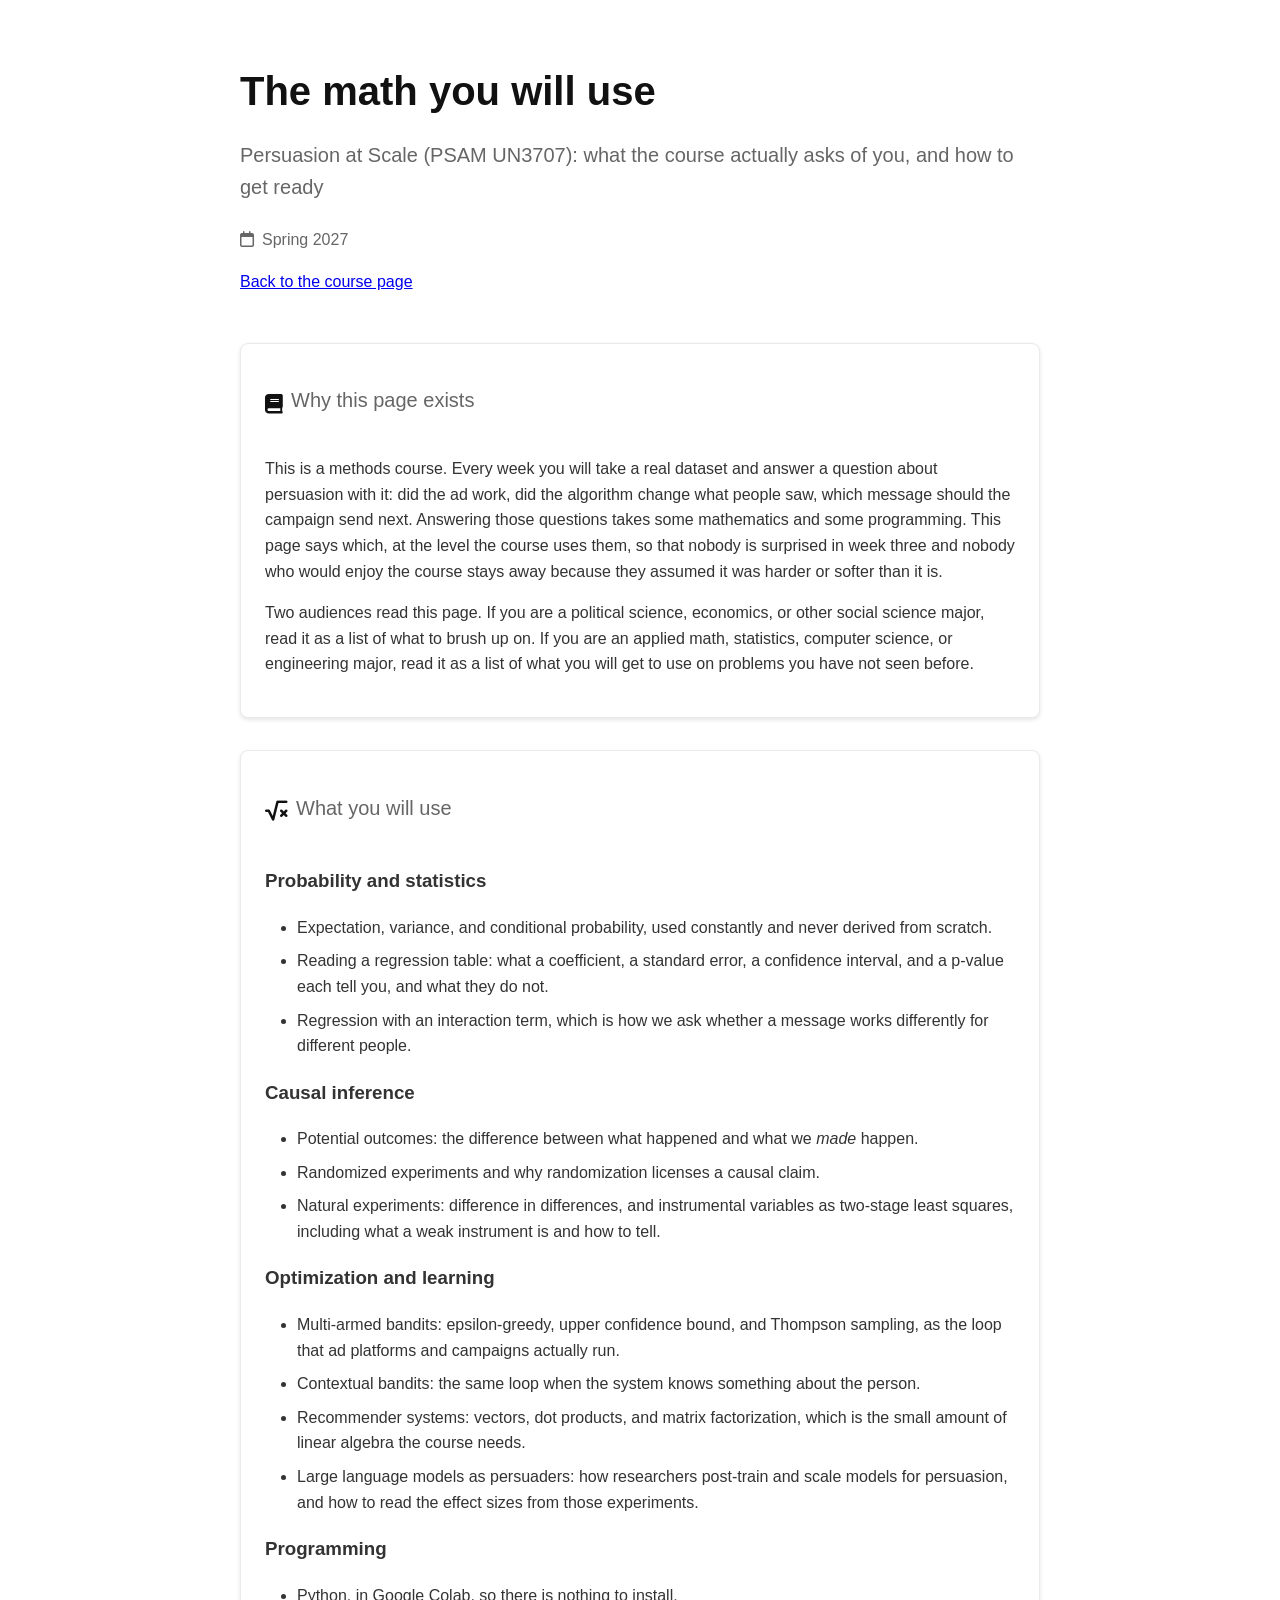
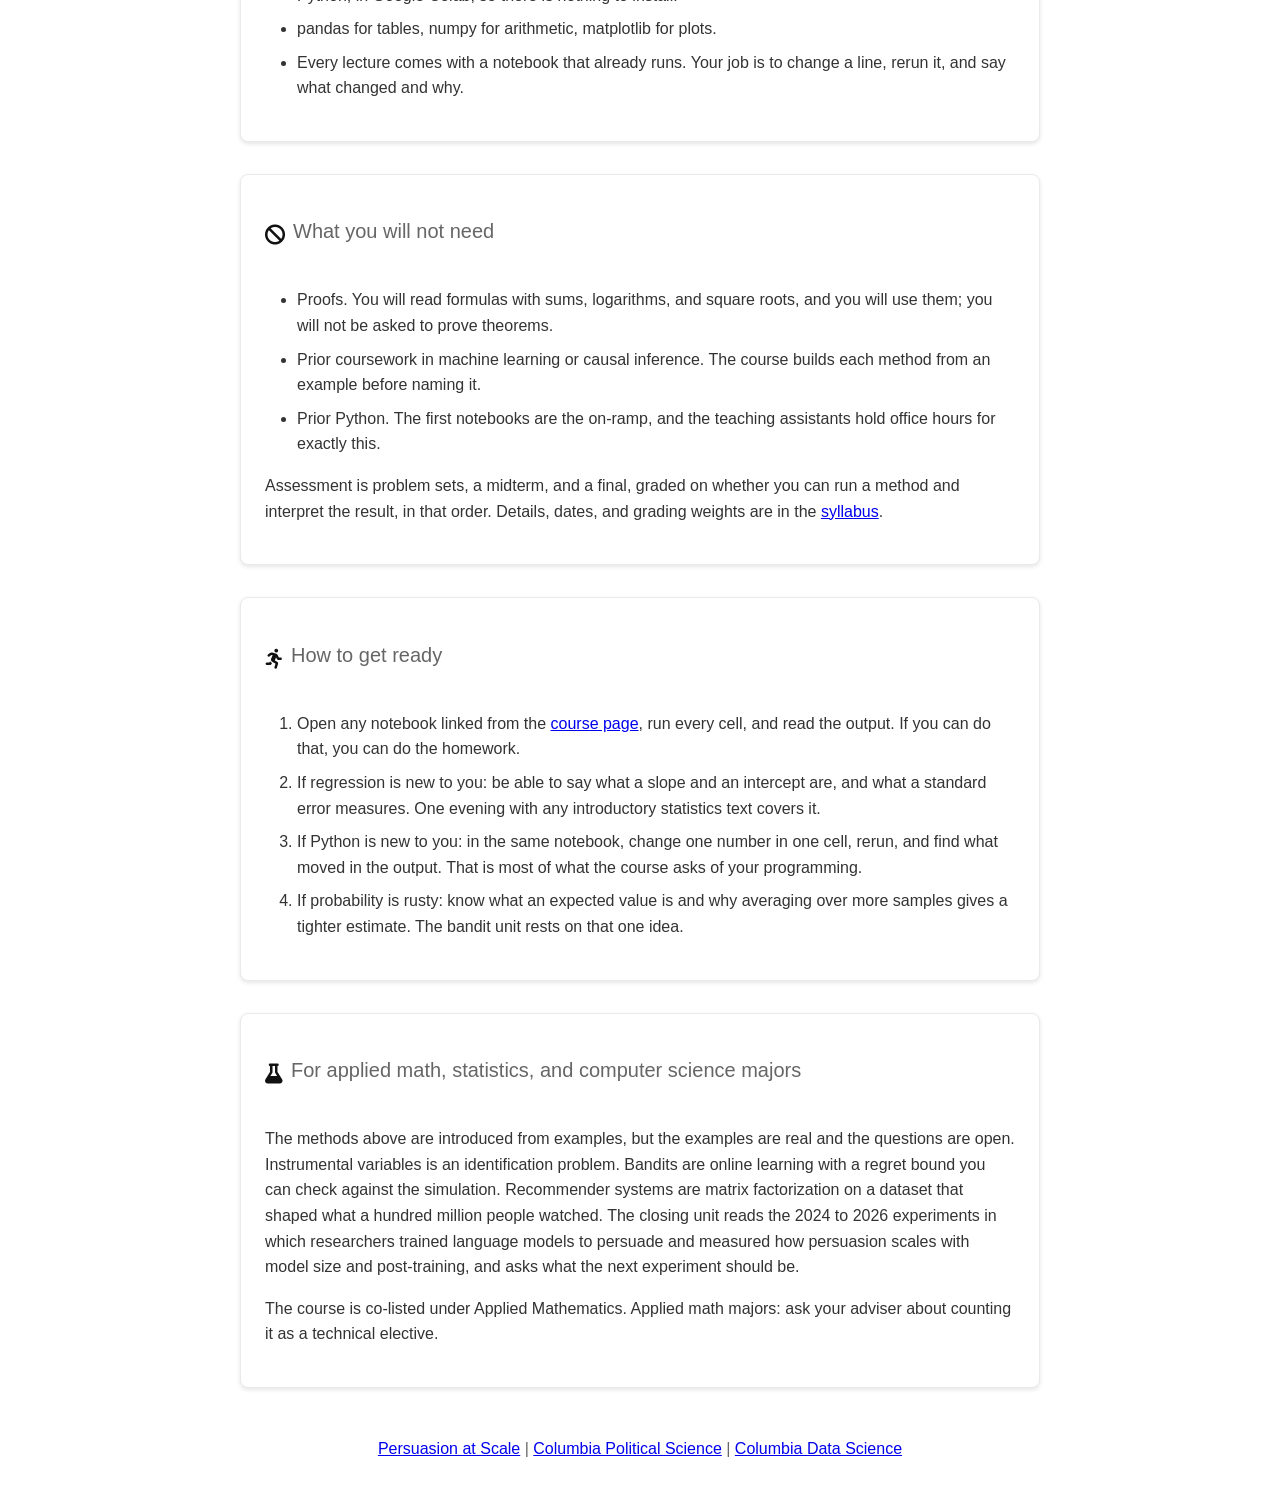
==== math.html @ 32b2164b "Add "The math you will use" page and link it from the course page math.html has five sections:  - wh" ====
<!DOCTYPE html>
<html lang="en">
<head>
    <link rel="stylesheet" href="styles.css">
    <meta charset="utf-8">
    <meta name="viewport" content="width=device-width, initial-scale=1">
    <meta name="description" content="What mathematics and programming Persuasion at Scale (PSAM UN3707) actually uses, and how to get ready before the first class." />
    <meta name="keywords" content="persuasion, bandits, MAB, contextual bandits, P-values, backtesting, data science, political science, Columbia University, RCTs, causal inference, machine learning, media analysis, PSAM3707, Eunji Kim, Chris Wiggins, P@S, P@S@CU">
    <meta name="twitter:card" content="summary_large_image">
   <meta property="og:title" content="Persuasion at Scale | Columbia University">
    <meta property="og:description" content="A cross-disciplinary course at Columbia University exploring persuasion through data science and political science.">
    <meta property="og:image" content="images/persuasion_banner.webp">
    <meta property="og:url" content="https://persuasion-at-scale.github.io/math.html">

    <meta property="og:type" content="website">
    <meta property="og:site_name" content="Columbia University">
    <meta name="twitter:site" content="@Columbia">

    <!-- Add preload for critical assets -->
    <link rel="preload" href="images/persuasion_banner.webp" as="image">
    <link rel="preload" href="images/ek.webp" as="image">
    <link rel="preload" href="images/cw.webp" as="image">

    <!-- Add to Font Awesome link -->
    <link rel="stylesheet" href="https://cdnjs.cloudflare.com/ajax/libs/font-awesome/6.0.0/css/all.min.css" crossorigin="anonymous" referrerpolicy="no-referrer">

    <title>The math you will use | Persuasion at Scale | Columbia University</title>
    <link rel="stylesheet" href="https://cdnjs.cloudflare.com/ajax/libs/font-awesome/6.0.0/css/all.min.css">

    <style>
        body {
            font-family: -apple-system, BlinkMacSystemFont, "Segoe UI", Helvetica, Arial, sans-serif;
            line-height: 1.6;
            max-width: 800px;
            margin: 0 auto;
            padding: 2rem;
            color: #333;
        }

        .card {
            border: 1px solid #eaeaea;
            border-radius: 8px;
            padding: 1.5rem;
            margin-bottom: 2rem;
            background: white;
            box-shadow: 0 2px 4px rgba(0,0,0,0.1);
        }

        .header {
            margin-bottom: 3rem;
        }

        h1 {
            font-size: 2.5rem;
            margin-bottom: 0.5rem;
            color: #111;
        }

        h2 {
            font-size: 1.25rem;
            color: #666;
            font-weight: normal;
            margin-bottom: 1.5rem;
        }

        .instructors-grid {
            display: grid;
            grid-template-columns: repeat(auto-fit, minmax(300px, 1fr));
            gap: 2rem;
        }

        /* Update the .instructor img rule so all images are a uniform size */
        .instructor img {
            width: 150px; /* fixed width */
            height: 150px; /* fixed height to make them square */
            object-fit: cover; /* crop any overflow instead of stretching */
            border-radius: 8px; /* keep the corners rounded */
            margin-bottom: 1rem;
        }

        .instructor h3 {
            margin: 0.5rem 0;
            color: #111;
        }

        .instructor p {
            margin: 0.25rem 0;
            color: #666;
        }

        .course-meta {
            display: flex;
            gap: 1rem;
            color: #666;
            align-items: center;
        }

        .course-meta i {
            margin-right: 0.5rem;
        }

        ul, ol {
            margin: 1rem 0;
            padding-left: 2rem;
        }

        li {
            margin-bottom: 0.5rem;
        }

        .card-title {
            display: flex;
            align-items: center;
            font-size: 1.25rem;
            margin-bottom: 1rem;
            color: #111;
        }

        .card-title i {
            margin-right: 0.5rem;
        }

        .news-list {
            list-style: none;
            padding: 0;
            margin: 1.5rem 0;
        }

        .news-list li {
            margin-bottom: 1.5rem;
        }

        .news-list a {
            display: grid;
            grid-template-columns: auto 1fr auto;
            gap: 1rem;
            text-decoration: none;
            color: inherit;
            padding: 1rem;
            border-radius: 6px;
            transition: background-color 0.2s;
            align-items: start;
        }

        .news-list a:hover {
            background-color: #f6f8fa;
        }

        .news-date {
            color: #666;
            font-size: 0.9rem;
            grid-column: 1;
        }

        .news-title {
            font-weight: 500;
            color: #0366d6;
            grid-column: 2;
        }

        .news-source {
            color: #666;
            font-size: 0.9rem;
            grid-column: 2;
        }

        .link-icon {
            font-size: 0.8rem;
            color: #666;
            grid-column: 3;
            grid-row: 1;
            margin-top: 0.3rem;
        }
    </style>


<script type="application/ld+json">
{
    "@context": "https://schema.org",
    "@type": "BreadcrumbList",
    "itemListElement": [{
        "@type": "ListItem",
        "position": 1,
        "name": "Columbia University",
        "item": "https://www.columbia.edu"
    },{
        "@type": "ListItem",
        "position": 2,
        "name": "Political Science",
        "item": "https://polisci.columbia.edu"
    },{
        "@type": "ListItem",
        "position": 3,
        "name": "Persuasion at Scale",
        "item": "https://persuasion-at-scale.github.io/index.html"
    }]
}
</script>




<script type="application/ld+json">
{
  "@type": "CourseInstance",
  "courseMode": "onsite",
  "location": {
    "@type": "Place",
    "name": "313 Fayerweather",
    "address": {
      "@type": "PostalAddress",
      "addressLocality": "New York",
      "addressRegion": "NY"
    }
  },
  "instructor": [
    {
      "@type": "Person",
      "name": "Eunji Kim",
      "jobTitle": "Assistant Professor of Political Science",
      "url": "https://www.eunjikim.pub/"
    },
    {
      "@type": "Person",
      "name": "Chris Wiggins",
      "jobTitle": "Associate Professor of Applied Mathematics",
      "url": "https://www.columbia.edu/~chw2/"
    }
  ]
}
</script>

<!-- 🔽 Add this right below -->
<script type="application/ld+json">
{
  "@context": "https://schema.org",
  "@type": "Course",
  "name": "Persuasion at Scale",
  "description": "Columbia University course blending political science and data science to study persuasion through experiments, machine learning, and causal inference.",
  "provider": {
    "@type": "Organization",
    "name": "Columbia University",
    "sameAs": "https://www.columbia.edu"
  }
}
</script>

<link rel="canonical" href="https://persuasion-at-scale.github.io/index.html">


</head>
<body>
    <!-- Header -->
    <header class="header">
        <h1>The math you will use</h1>
        <h2>Persuasion at Scale (PSAM UN3707): what the course actually asks of you, and how to get ready</h2>
        <div class="course-meta">
            <span><i class="far fa-calendar"></i>Spring 2027</span>
        </div>
        <p><a href="index.html">Back to the course page</a></p>
    </header>

    <div class="card">
        <div class="card-title">
            <i class="fas fa-book"></i>
            <h2>Why this page exists</h2>
        </div>
        <p>This is a methods course. Every week you will take a real dataset and answer a question about
        persuasion with it: did the ad work, did the algorithm change what people saw, which message should
        the campaign send next. Answering those questions takes some mathematics and some programming. This
        page says which, at the level the course uses them, so that nobody is surprised in week three and
        nobody who would enjoy the course stays away because they assumed it was harder or softer than it is.</p>
        <p>Two audiences read this page. If you are a political science, economics, or other social science
        major, read it as a list of what to brush up on. If you are an applied math, statistics, computer
        science, or engineering major, read it as a list of what you will get to use on problems you have
        not seen before.</p>
    </div>

    <div class="card">
        <div class="card-title">
            <i class="fas fa-square-root-alt"></i>
            <h2>What you will use</h2>
        </div>
        <h3>Probability and statistics</h3>
        <ul>
            <li>Expectation, variance, and conditional probability, used constantly and never derived from scratch.</li>
            <li>Reading a regression table: what a coefficient, a standard error, a confidence interval, and a p-value each tell you, and what they do not.</li>
            <li>Regression with an interaction term, which is how we ask whether a message works differently for different people.</li>
        </ul>
        <h3>Causal inference</h3>
        <ul>
            <li>Potential outcomes: the difference between what happened and what we <em>made</em> happen.</li>
            <li>Randomized experiments and why randomization licenses a causal claim.</li>
            <li>Natural experiments: difference in differences, and instrumental variables as two-stage least squares, including what a weak instrument is and how to tell.</li>
        </ul>
        <h3>Optimization and learning</h3>
        <ul>
            <li>Multi-armed bandits: epsilon-greedy, upper confidence bound, and Thompson sampling, as the loop that ad platforms and campaigns actually run.</li>
            <li>Contextual bandits: the same loop when the system knows something about the person.</li>
            <li>Recommender systems: vectors, dot products, and matrix factorization, which is the small amount of linear algebra the course needs.</li>
            <li>Large language models as persuaders: how researchers post-train and scale models for persuasion, and how to read the effect sizes from those experiments.</li>
        </ul>
        <h3>Programming</h3>
        <ul>
            <li>Python, in Google Colab, so there is nothing to install.</li>
            <li>pandas for tables, numpy for arithmetic, matplotlib for plots.</li>
            <li>Every lecture comes with a notebook that already runs. Your job is to change a line, rerun it, and say what changed and why.</li>
        </ul>
    </div>

    <div class="card">
        <div class="card-title">
            <i class="fas fa-ban"></i>
            <h2>What you will not need</h2>
        </div>
        <ul>
            <li>Proofs. You will read formulas with sums, logarithms, and square roots, and you will use them; you will not be asked to prove theorems.</li>
            <li>Prior coursework in machine learning or causal inference. The course builds each method from an example before naming it.</li>
            <li>Prior Python. The first notebooks are the on-ramp, and the teaching assistants hold office hours for exactly this.</li>
        </ul>
        <p>Assessment is problem sets, a midterm, and a final, graded on whether you can run a method and
        interpret the result, in that order. Details, dates, and grading weights are in the
        <a href="https://docs.google.com/document/d/1h442-b7Y8gTBbpbwfRW2zpKxNVfNAeM9ZUFqnYQFdiw/edit?tab=t.0">syllabus</a>.</p>
    </div>

    <div class="card">
        <div class="card-title">
            <i class="fas fa-running"></i>
            <h2>How to get ready</h2>
        </div>
        <ol>
            <li>Open any notebook linked from the <a href="index.html">course page</a>, run every cell, and read the output. If you can do that, you can do the homework.</li>
            <li>If regression is new to you: be able to say what a slope and an intercept are, and what a standard error measures. One evening with any introductory statistics text covers it.</li>
            <li>If Python is new to you: in the same notebook, change one number in one cell, rerun, and find what moved in the output. That is most of what the course asks of your programming.</li>
            <li>If probability is rusty: know what an expected value is and why averaging over more samples gives a tighter estimate. The bandit unit rests on that one idea.</li>
        </ol>
    </div>

    <div class="card">
        <div class="card-title">
            <i class="fas fa-flask"></i>
            <h2>For applied math, statistics, and computer science majors</h2>
        </div>
        <p>The methods above are introduced from examples, but the examples are real and the questions are
        open. Instrumental variables is an identification problem. Bandits are online learning with a regret
        bound you can check against the simulation. Recommender systems are matrix factorization on a
        dataset that shaped what a hundred million people watched. The closing unit reads the 2024 to 2026
        experiments in which researchers trained language models to persuade and measured how persuasion
        scales with model size and post-training, and asks what the next experiment should be.</p>
        <p>The course is co-listed under Applied Mathematics. Applied math majors: ask your adviser about
        counting it as a technical elective.</p>
    </div>

    <footer style="text-align: center; margin-top: 3rem; color: #666;">
        <a href="index.html">Persuasion at Scale</a> |
        <a href="https://polisci.columbia.edu">Columbia Political Science</a> |
        <a href="https://datascience.columbia.edu/">Columbia Data Science</a>
    </footer>

</body>
</html>
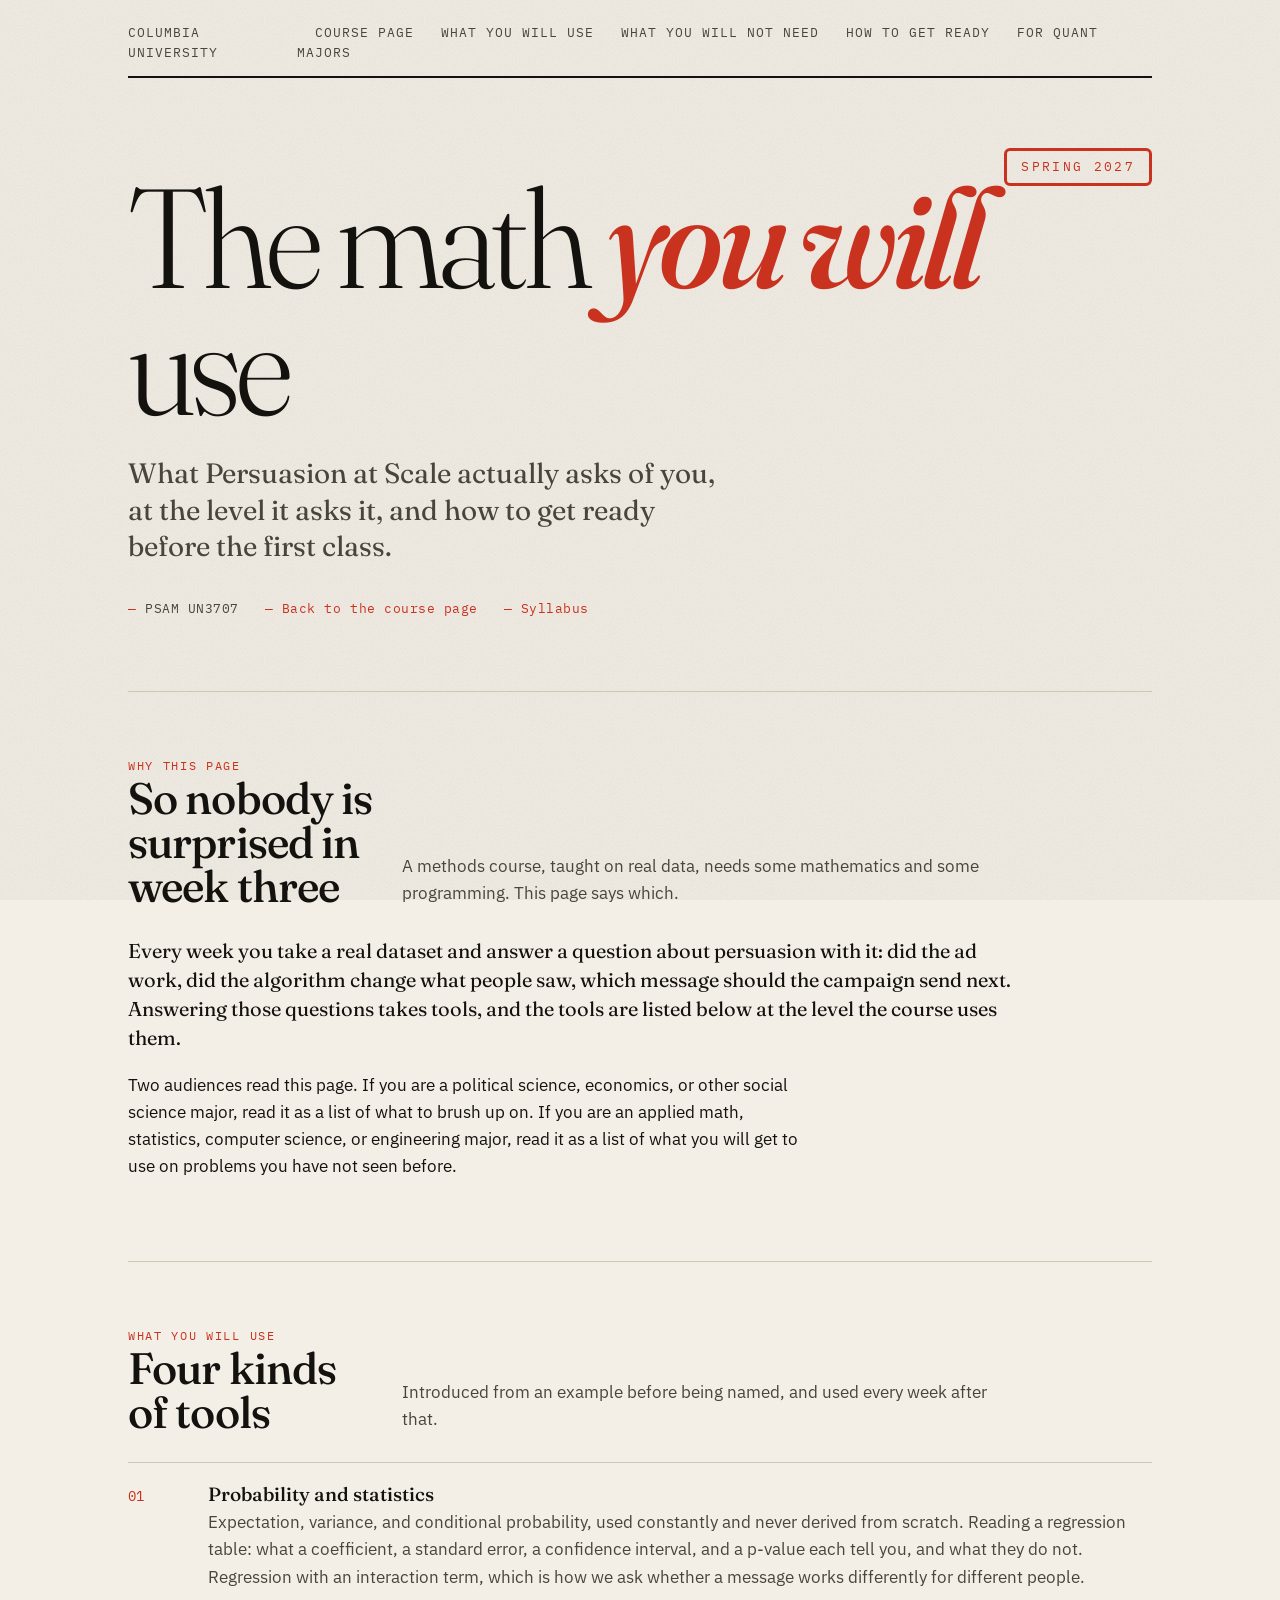
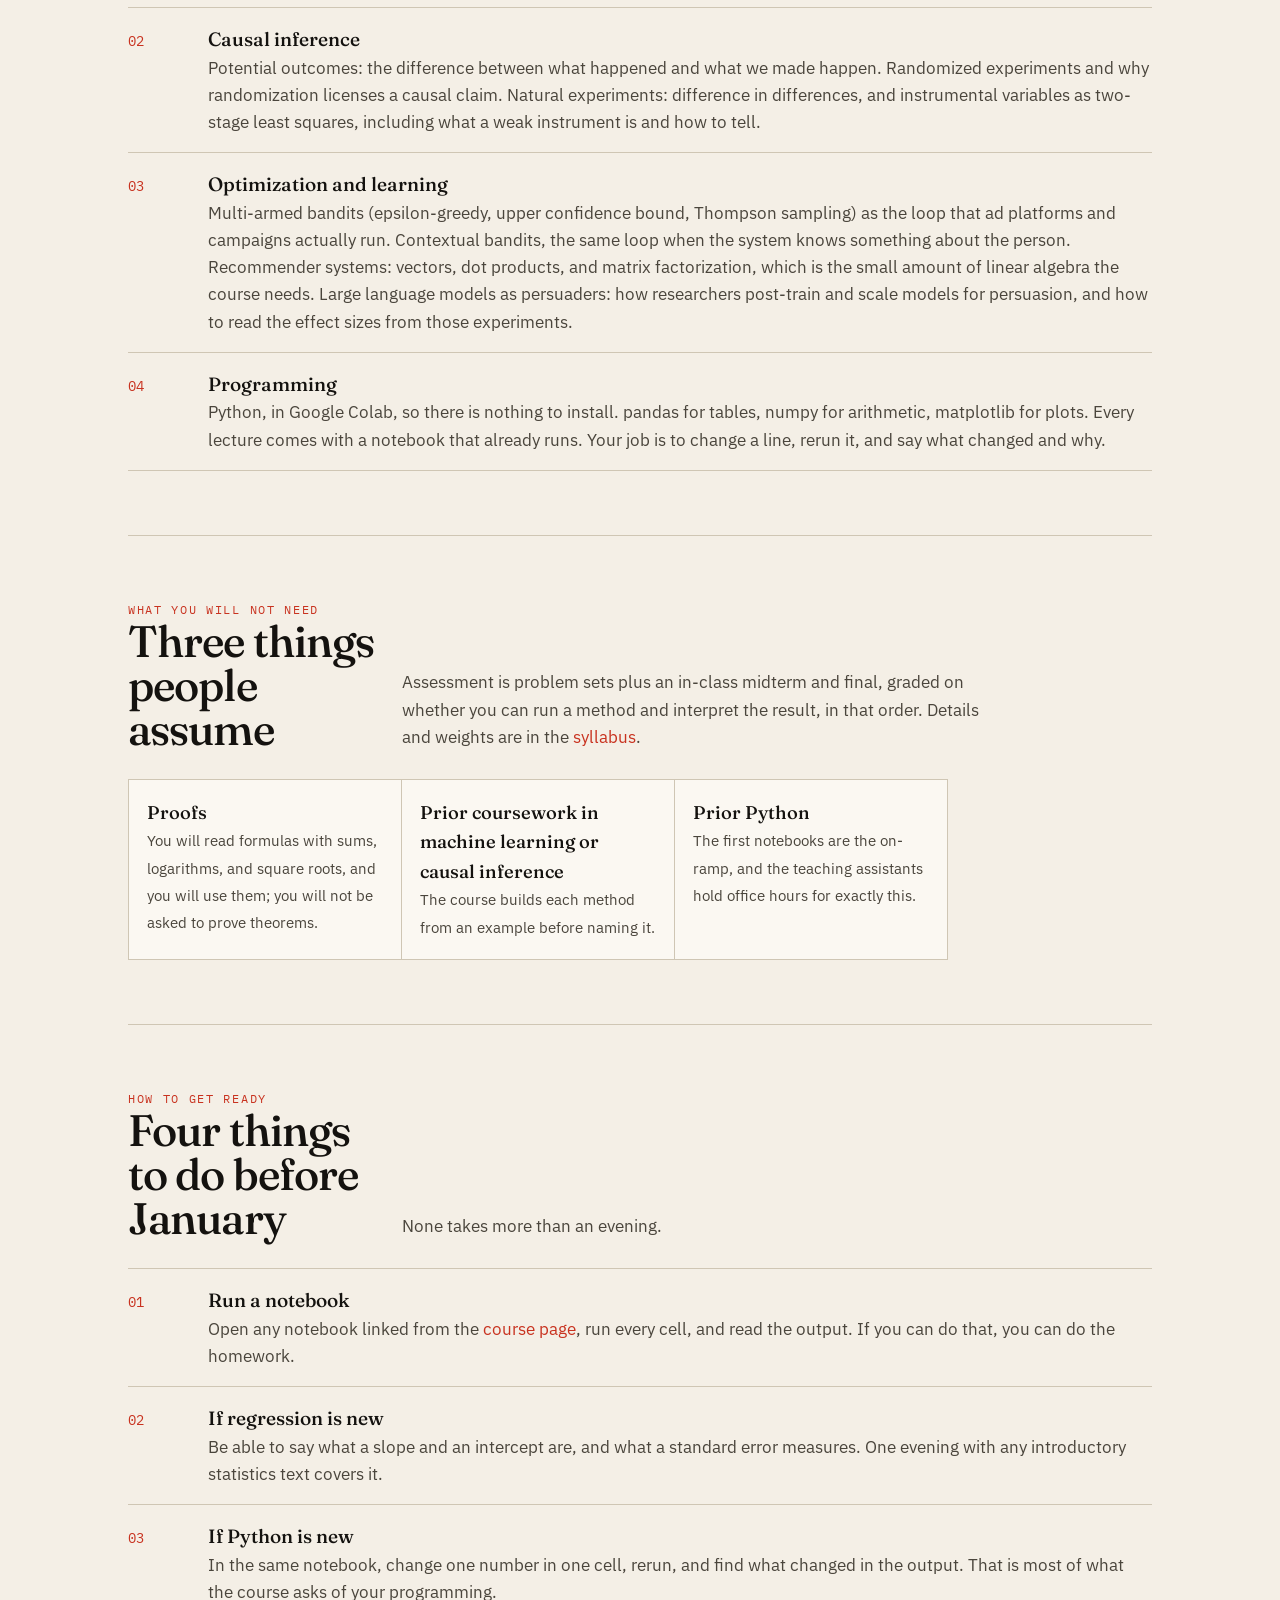
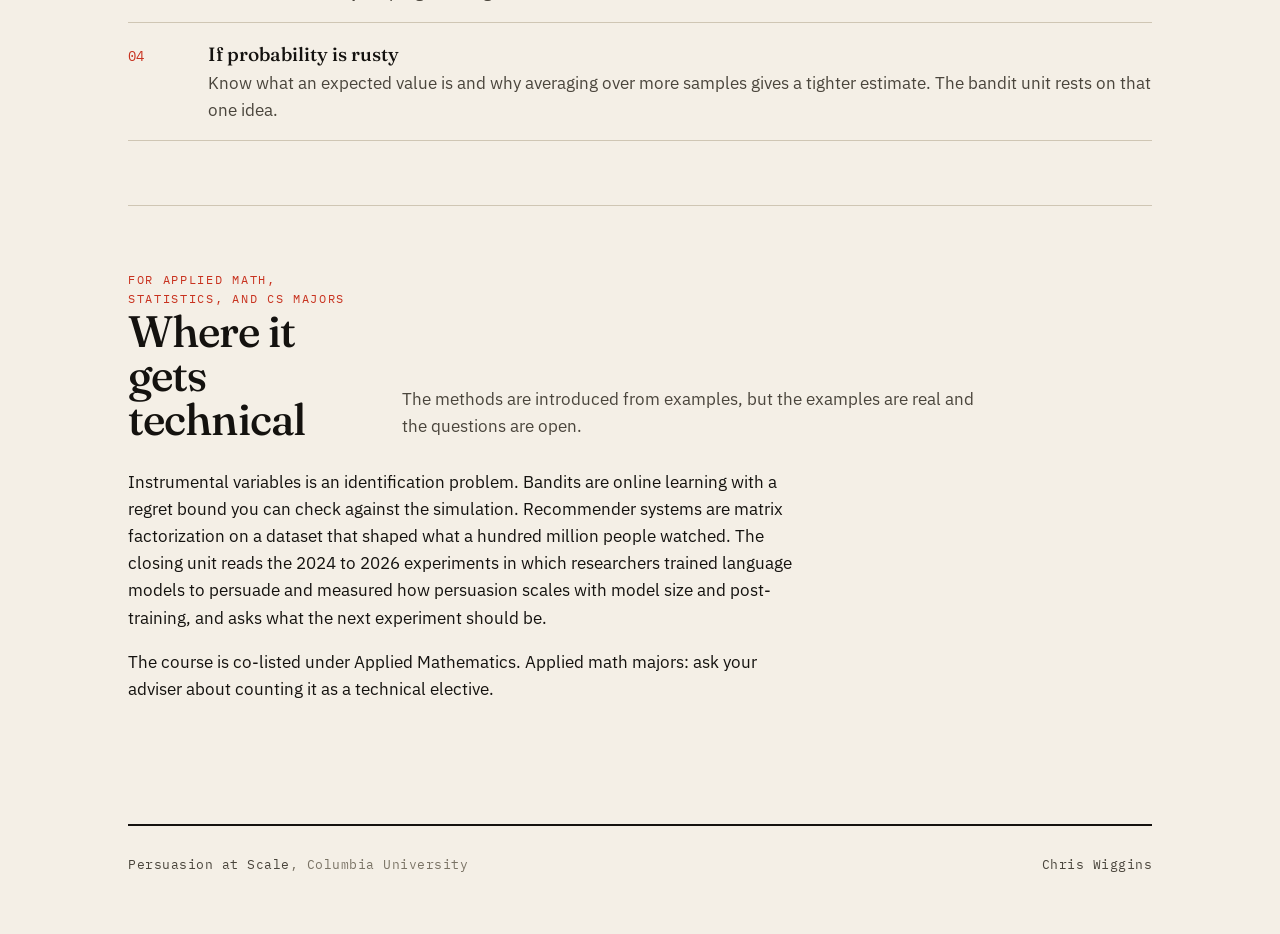
==== commit 6529b047: "Restyle the math page to the redesigned course page and link it twice The course page was redesigned" ====
--- a/math.html
+++ b/math.html
@@ -1,361 +1,272 @@
 <!DOCTYPE html>
 <html lang="en">
 <head>
-    <link rel="stylesheet" href="styles.css">
-    <meta charset="utf-8">
-    <meta name="viewport" content="width=device-width, initial-scale=1">
-    <meta name="description" content="What mathematics and programming Persuasion at Scale (PSAM UN3707) actually uses, and how to get ready before the first class." />
-    <meta name="keywords" content="persuasion, bandits, MAB, contextual bandits, P-values, backtesting, data science, political science, Columbia University, RCTs, causal inference, machine learning, media analysis, PSAM3707, Eunji Kim, Chris Wiggins, P@S, P@S@CU">
-    <meta name="twitter:card" content="summary_large_image">
-   <meta property="og:title" content="Persuasion at Scale | Columbia University">
-    <meta property="og:description" content="A cross-disciplinary course at Columbia University exploring persuasion through data science and political science.">
-    <meta property="og:image" content="images/persuasion_banner.webp">
-    <meta property="og:url" content="https://persuasion-at-scale.github.io/math.html">
-
-    <meta property="og:type" content="website">
-    <meta property="og:site_name" content="Columbia University">
-    <meta name="twitter:site" content="@Columbia">
-
-    <!-- Add preload for critical assets -->
-    <link rel="preload" href="images/persuasion_banner.webp" as="image">
-    <link rel="preload" href="images/ek.webp" as="image">
-    <link rel="preload" href="images/cw.webp" as="image">
-
-    <!-- Add to Font Awesome link -->
-    <link rel="stylesheet" href="https://cdnjs.cloudflare.com/ajax/libs/font-awesome/6.0.0/css/all.min.css" crossorigin="anonymous" referrerpolicy="no-referrer">
-
-    <title>The math you will use | Persuasion at Scale | Columbia University</title>
-    <link rel="stylesheet" href="https://cdnjs.cloudflare.com/ajax/libs/font-awesome/6.0.0/css/all.min.css">
-
-    <style>
-        body {
-            font-family: -apple-system, BlinkMacSystemFont, "Segoe UI", Helvetica, Arial, sans-serif;
-            line-height: 1.6;
-            max-width: 800px;
-            margin: 0 auto;
-            padding: 2rem;
-            color: #333;
-        }
-
-        .card {
-            border: 1px solid #eaeaea;
-            border-radius: 8px;
-            padding: 1.5rem;
-            margin-bottom: 2rem;
-            background: white;
-            box-shadow: 0 2px 4px rgba(0,0,0,0.1);
-        }
-
-        .header {
-            margin-bottom: 3rem;
-        }
-
-        h1 {
-            font-size: 2.5rem;
-            margin-bottom: 0.5rem;
-            color: #111;
-        }
-
-        h2 {
-            font-size: 1.25rem;
-            color: #666;
-            font-weight: normal;
-            margin-bottom: 1.5rem;
-        }
-
-        .instructors-grid {
-            display: grid;
-            grid-template-columns: repeat(auto-fit, minmax(300px, 1fr));
-            gap: 2rem;
-        }
-
-        /* Update the .instructor img rule so all images are a uniform size */
-        .instructor img {
-            width: 150px; /* fixed width */
-            height: 150px; /* fixed height to make them square */
-            object-fit: cover; /* crop any overflow instead of stretching */
-            border-radius: 8px; /* keep the corners rounded */
-            margin-bottom: 1rem;
-        }
-
-        .instructor h3 {
-            margin: 0.5rem 0;
-            color: #111;
-        }
-
-        .instructor p {
-            margin: 0.25rem 0;
-            color: #666;
-        }
-
-        .course-meta {
-            display: flex;
-            gap: 1rem;
-            color: #666;
-            align-items: center;
-        }
-
-        .course-meta i {
-            margin-right: 0.5rem;
-        }
-
-        ul, ol {
-            margin: 1rem 0;
-            padding-left: 2rem;
-        }
-
-        li {
-            margin-bottom: 0.5rem;
-        }
-
-        .card-title {
-            display: flex;
-            align-items: center;
-            font-size: 1.25rem;
-            margin-bottom: 1rem;
-            color: #111;
-        }
-
-        .card-title i {
-            margin-right: 0.5rem;
-        }
-
-        .news-list {
-            list-style: none;
-            padding: 0;
-            margin: 1.5rem 0;
-        }
-
-        .news-list li {
-            margin-bottom: 1.5rem;
-        }
-
-        .news-list a {
-            display: grid;
-            grid-template-columns: auto 1fr auto;
-            gap: 1rem;
-            text-decoration: none;
-            color: inherit;
-            padding: 1rem;
-            border-radius: 6px;
-            transition: background-color 0.2s;
-            align-items: start;
-        }
-
-        .news-list a:hover {
-            background-color: #f6f8fa;
-        }
-
-        .news-date {
-            color: #666;
-            font-size: 0.9rem;
-            grid-column: 1;
-        }
-
-        .news-title {
-            font-weight: 500;
-            color: #0366d6;
-            grid-column: 2;
-        }
-
-        .news-source {
-            color: #666;
-            font-size: 0.9rem;
-            grid-column: 2;
-        }
-
-        .link-icon {
-            font-size: 0.8rem;
-            color: #666;
-            grid-column: 3;
-            grid-row: 1;
-            margin-top: 0.3rem;
-        }
-    </style>
-
-
-<script type="application/ld+json">
-{
-    "@context": "https://schema.org",
-    "@type": "BreadcrumbList",
-    "itemListElement": [{
-        "@type": "ListItem",
-        "position": 1,
-        "name": "Columbia University",
-        "item": "https://www.columbia.edu"
-    },{
-        "@type": "ListItem",
-        "position": 2,
-        "name": "Political Science",
-        "item": "https://polisci.columbia.edu"
-    },{
-        "@type": "ListItem",
-        "position": 3,
-        "name": "Persuasion at Scale",
-        "item": "https://persuasion-at-scale.github.io/index.html"
-    }]
-}
-</script>
-
-
-
-
-<script type="application/ld+json">
-{
-  "@type": "CourseInstance",
-  "courseMode": "onsite",
-  "location": {
-    "@type": "Place",
-    "name": "313 Fayerweather",
-    "address": {
-      "@type": "PostalAddress",
-      "addressLocality": "New York",
-      "addressRegion": "NY"
-    }
-  },
-  "instructor": [
-    {
-      "@type": "Person",
-      "name": "Eunji Kim",
-      "jobTitle": "Assistant Professor of Political Science",
-      "url": "https://www.eunjikim.pub/"
-    },
-    {
-      "@type": "Person",
-      "name": "Chris Wiggins",
-      "jobTitle": "Associate Professor of Applied Mathematics",
-      "url": "https://www.columbia.edu/~chw2/"
-    }
-  ]
-}
-</script>
-
-<!-- 🔽 Add this right below -->
-<script type="application/ld+json">
-{
-  "@context": "https://schema.org",
-  "@type": "Course",
-  "name": "Persuasion at Scale",
-  "description": "Columbia University course blending political science and data science to study persuasion through experiments, machine learning, and causal inference.",
-  "provider": {
-    "@type": "Organization",
-    "name": "Columbia University",
-    "sameAs": "https://www.columbia.edu"
-  }
-}
-</script>
-
-<link rel="canonical" href="https://persuasion-at-scale.github.io/index.html">
-
-
+  <meta charset="utf-8">
+  <meta name="viewport" content="width=device-width, initial-scale=1">
+  <title>The math you will use | Persuasion at Scale | Columbia University</title>
+  <meta name="description" content="What mathematics and programming Persuasion at Scale (PSAM UN3707) actually uses, and how to get ready before the first class.">
+  <meta name="keywords" content="Persuasion at Scale, Columbia University, Eunji Kim, Chris Wiggins, political science, data science, causal inference, randomized controlled trials, natural experiments, machine learning, contextual bandits, Thompson sampling, A/B testing, media effects, PSAM UN3707, P@S">
+  <link rel="canonical" href="https://persuasion-at-scale.github.io/math.html">
+  <meta property="og:type" content="website">
+  <meta property="og:site_name" content="Persuasion at Scale">
+  <meta property="og:title" content="Persuasion at Scale | Columbia University">
+  <meta property="og:description" content="A Columbia course on how persuasion works at scale: experiments, causal inference, machine learning and bandits, applied to media, campaigns and social platforms.">
+  <meta property="og:url" content="https://persuasion-at-scale.github.io/math.html">
+  <meta property="og:image" content="https://persuasion-at-scale.github.io/images/persuasion_banner.webp">
+  <meta name="twitter:card" content="summary_large_image">
+  <meta name="twitter:site" content="@Columbia">
+  <meta name="theme-color" content="#f4efe6">
+
+  <link rel="preconnect" href="https://fonts.googleapis.com">
+  <link rel="preconnect" href="https://fonts.gstatic.com" crossorigin>
+  <link rel="stylesheet" href="https://fonts.googleapis.com/css2?family=Fraunces:ital,opsz,wght@0,9..144,300..900;1,9..144,300..900&family=IBM+Plex+Sans:ital,wght@0,400;0,500;0,600;1,400&family=IBM+Plex+Mono:wght@400;500&display=swap">
+
+  <style>
+    :root {
+      --paper: #f4efe6;
+      --paper-2: #ebe4d6;
+      --ink: #14120f;
+      --ink-2: #4a453c;
+      --ink-3: #7a7365;
+      --rule: #cfc6b4;
+      --red: #c8321f;
+      --red-2: #a5271a;
+      --gold: #b8892b;
+      --card: #fbf8f2;
+      --shadow: 0 1px 0 rgba(20,18,15,.06), 0 12px 30px -18px rgba(20,18,15,.35);
+      --serif: "Fraunces", "Iowan Old Style", Georgia, serif;
+      --sans: "IBM Plex Sans", "Helvetica Neue", Helvetica, Arial, sans-serif;
+      --mono: "IBM Plex Mono", "SFMono-Regular", Menlo, monospace;
+      --max: 1120px;
+    }
+    @media (prefers-color-scheme: dark) {
+      :root {
+        --paper: #15130f;
+        --paper-2: #1d1a15;
+        --ink: #f1ebdf;
+        --ink-2: #c9c1b1;
+        --ink-3: #8f877a;
+        --rule: #3a352c;
+        --red: #ff6a4d;
+        --red-2: #ff8b73;
+        --gold: #d9a94a;
+        --card: #1d1a15;
+        --shadow: 0 1px 0 rgba(0,0,0,.4), 0 12px 30px -18px rgba(0,0,0,.8);
+      }
+    }
+    *, *::before, *::after { box-sizing: border-box; }
+    html { scroll-behavior: smooth; }
+    body {
+      margin: 0;
+      background: var(--paper);
+      color: var(--ink);
+      font-family: var(--sans);
+      font-size: 17px;
+      line-height: 1.6;
+      -webkit-font-smoothing: antialiased;
+      position: relative;
+    }
+    body::before {
+      content: "";
+      position: fixed; inset: 0; pointer-events: none; z-index: 0;
+      opacity: .35;
+      background-image: url("data:image/svg+xml;utf8,<svg xmlns='http://www.w3.org/2000/svg' width='160' height='160'><filter id='n'><feTurbulence type='fractalNoise' baseFrequency='.9' numOctaves='2' stitchTiles='stitch'/><feColorMatrix values='0 0 0 0 0 0 0 0 0 0 0 0 0 0 0 0 0 0 .18 0'/></filter><rect width='100%' height='100%' filter='url(%23n)'/></svg>");
+    }
+    a { color: var(--red); text-decoration: none; text-decoration-color: color-mix(in srgb, var(--red) 40%, transparent); text-underline-offset: 3px; }
+    a:hover { text-decoration: underline; color: var(--red-2); }
+    ::selection { background: var(--red); color: var(--paper); }
+
+    .wrap { position: relative; z-index: 1; max-width: var(--max); margin: 0 auto; padding: 0 clamp(20px, 4vw, 48px); }
+
+    .masthead {
+      display: flex; justify-content: space-between; align-items: baseline;
+      padding: 22px 0 14px; border-bottom: 2px solid var(--ink);
+      font-family: var(--mono); font-size: 12.5px; letter-spacing: .08em; text-transform: uppercase; color: var(--ink-2);
+    }
+    .masthead a { color: inherit; }
+    .masthead nav a { margin-left: 18px; }
+    @media (max-width: 720px) { .masthead nav { display: none; } }
+
+    .hero { padding: clamp(40px, 8vw, 96px) 0 clamp(36px, 6vw, 72px); position: relative; overflow: hidden; }
+    .hero h1 {
+      font-family: var(--serif); font-weight: 300; font-variation-settings: "opsz" 144, "SOFT" 30;
+      font-size: clamp(56px, 11vw, 148px); line-height: .9; letter-spacing: -.035em; margin: 0;
+      max-width: 12ch;
+    }
+    .hero h1 em { font-style: italic; font-weight: 500; color: var(--red); }
+    .hero .dek {
+      font-family: var(--serif); font-size: clamp(20px, 2.4vw, 28px); line-height: 1.3; font-weight: 400;
+      max-width: 34ch; margin: 28px 0 0; color: var(--ink-2);
+    }
+    .hero .meta {
+      display: flex; flex-wrap: wrap; gap: 10px 26px; margin-top: 34px;
+      font-family: var(--mono); font-size: 13px; letter-spacing: .04em; color: var(--ink-2);
+    }
+    .hero .meta span::before { content: "\2014\00a0"; color: var(--red); }
+    .stamp {
+      position: absolute; right: 0; top: clamp(30px, 6vw, 70px); transform: rotate(8deg);
+      border: 3px solid var(--red); color: var(--red); border-radius: 6px; padding: 8px 14px;
+      font-family: var(--mono); font-size: 13px; letter-spacing: .18em; text-transform: uppercase; line-height: 1.25;
+      opacity: .85; mix-blend-mode: multiply; text-align: center;
+    }
+    @media (prefers-color-scheme: dark) { .stamp { mix-blend-mode: screen; } }
+    @media (max-width: 720px) { .stamp { position: static; display: inline-block; margin-top: 26px; transform: rotate(-3deg); } }
+
+    section { padding: clamp(36px, 6vw, 64px) 0; border-top: 1px solid var(--rule); }
+    .sec-head { display: grid; grid-template-columns: 1fr 3fr; gap: 24px; align-items: end; margin-bottom: 28px; }
+    .sec-head h2 { font-family: var(--serif); font-weight: 500; font-size: clamp(30px, 4vw, 44px); letter-spacing: -.02em; line-height: 1; margin: 0; }
+    .sec-head .kicker { font-family: var(--mono); font-size: 12px; letter-spacing: .14em; text-transform: uppercase; color: var(--red); }
+    .sec-head p { margin: 0; color: var(--ink-2); max-width: 60ch; }
+    @media (max-width: 720px) { .sec-head { grid-template-columns: 1fr; gap: 10px; } }
+
+    .prose p { max-width: 68ch; margin: 0 0 1em; }
+    .lede { font-family: var(--serif); font-size: 1.25rem; line-height: 1.45; }
+
+    .ledger { list-style: none; margin: 0; padding: 0; counter-reset: m; border-top: 1px solid var(--rule); }
+    .ledger li { counter-increment: m; display: grid; grid-template-columns: 64px 1fr; gap: 16px; padding: 16px 0; border-bottom: 1px solid var(--rule); align-items: baseline; }
+    .ledger li::before { content: counter(m, decimal-leading-zero); font-family: var(--mono); color: var(--red); font-size: 14px; }
+    .ledger b { font-family: var(--serif); font-weight: 500; font-size: 1.2rem; display: block; }
+    .ledger span { color: var(--ink-2); }
+
+    .facts { display: grid; grid-template-columns: repeat(3, 1fr); gap: 1px; background: var(--rule); border: 1px solid var(--rule); margin-top: 28px; }
+    .facts div { background: var(--card); padding: 16px 18px; }
+    .facts dt { font-family: var(--mono); font-size: 11.5px; letter-spacing: .12em; text-transform: uppercase; color: var(--ink-3); margin: 0 0 6px; }
+    .facts dd { margin: 0; font-family: var(--serif); font-size: 1.15rem; }
+    @media (max-width: 720px) { .facts { grid-template-columns: repeat(2, 1fr); } }
+
+    .people { display: grid; grid-template-columns: repeat(auto-fit, minmax(240px, 1fr)); gap: 28px; }
+    .person { display: grid; grid-template-columns: 96px 1fr; gap: 16px; align-items: center; }
+    .person img { width: 96px; height: 96px; object-fit: cover; border-radius: 50%; filter: grayscale(1) contrast(1.05); transition: filter .35s ease, transform .35s ease; box-shadow: var(--shadow); }
+    .person:hover img { filter: none; transform: rotate(-2deg) scale(1.03); }
+    .person h3 { font-family: var(--serif); font-weight: 500; font-size: 1.35rem; margin: 0 0 2px; letter-spacing: -.01em; }
+    .person p { margin: 0; color: var(--ink-2); font-size: .95rem; }
+    .team { display: grid; grid-template-columns: repeat(auto-fit, minmax(240px, 1fr)); gap: 24px; margin-top: 8px; }
+    .team .person { grid-template-columns: 72px 1fr; gap: 14px; }
+    .team .person img { width: 72px; height: 72px; }
+    .team .person h3 { font-size: 1.15rem; }
+    .team .person small { color: var(--ink-3); font-size: .85rem; }
+    .alumni { margin-top: 28px; color: var(--ink-2); font-size: .95rem; max-width: 68ch; }
+
+    .req { list-style: none; margin: 0; padding: 0; display: grid; grid-template-columns: repeat(3, 1fr); gap: 1px; background: var(--rule); border: 1px solid var(--rule); max-width: 820px; }
+    .req li { background: var(--card); padding: 18px; }
+    .req b { font-family: var(--serif); font-weight: 500; font-size: 1.15rem; display: block; }
+    .req span { color: var(--ink-2); font-size: .93rem; }
+    @media (max-width: 720px) { .req { grid-template-columns: 1fr; } }
+
+    .rows { list-style: none; margin: 0; padding: 0; border-top: 1px solid var(--rule); }
+    .rows li { border-bottom: 1px solid var(--rule); }
+    .rows a { display: grid; grid-template-columns: 110px 1fr auto; gap: 18px; padding: 14px 6px; color: inherit; align-items: baseline; transition: background .2s, padding-left .2s; }
+    .rows a:hover { background: var(--card); padding-left: 12px; text-decoration: none; }
+    .rows a:hover .t { color: var(--red); }
+    .rows .d { font-family: var(--mono); font-size: 12.5px; color: var(--ink-3); }
+    .rows .t { font-family: var(--serif); font-weight: 500; font-size: 1.1rem; display: block; }
+    .rows .s { color: var(--ink-2); font-size: .93rem; display: block; }
+    .rows .go { font-family: var(--mono); font-size: 12px; color: var(--ink-3); letter-spacing: .08em; }
+    @media (max-width: 720px) { .rows a { grid-template-columns: 1fr; gap: 4px; } .rows .go { display: none; } }
+
+    .links { display: flex; flex-wrap: wrap; gap: 12px; }
+    .links a { border: 1.5px solid var(--ink); border-radius: 999px; padding: 8px 16px; color: var(--ink); font-family: var(--mono); font-size: 13px; letter-spacing: .04em; transition: background .2s, color .2s, transform .2s; }
+    .links a:hover { background: var(--ink); color: var(--paper); text-decoration: none; transform: translateY(-1px); }
+
+    footer { border-top: 2px solid var(--ink); margin-top: 40px; padding: 28px 0 60px; display: flex; flex-wrap: wrap; justify-content: space-between; gap: 12px; font-family: var(--mono); font-size: 12.5px; color: var(--ink-3); letter-spacing: .04em; }
+    footer a { color: var(--ink-2); }
+
+    .rv { opacity: 0; transform: translateY(14px); animation: rv .8s cubic-bezier(.2,.8,.2,1) forwards; }
+    .rv:nth-child(2) { animation-delay: .08s; } .rv:nth-child(3) { animation-delay: .16s; } .rv:nth-child(4) { animation-delay: .24s; }
+    @keyframes rv { to { opacity: 1; transform: none; } }
+    @media (prefers-reduced-motion: reduce) { .rv { animation: none; opacity: 1; transform: none; } .person img, .rows a, .links a { transition: none; } }
+  </style>
 </head>
 <body>
-    <!-- Header -->
-    <header class="header">
-        <h1>The math you will use</h1>
-        <h2>Persuasion at Scale (PSAM UN3707): what the course actually asks of you, and how to get ready</h2>
-        <div class="course-meta">
-            <span><i class="far fa-calendar"></i>Spring 2027</span>
-        </div>
-        <p><a href="index.html">Back to the course page</a></p>
-    </header>
-
-    <div class="card">
-        <div class="card-title">
-            <i class="fas fa-book"></i>
-            <h2>Why this page exists</h2>
-        </div>
-        <p>This is a methods course. Every week you will take a real dataset and answer a question about
-        persuasion with it: did the ad work, did the algorithm change what people saw, which message should
-        the campaign send next. Answering those questions takes some mathematics and some programming. This
-        page says which, at the level the course uses them, so that nobody is surprised in week three and
-        nobody who would enjoy the course stays away because they assumed it was harder or softer than it is.</p>
-        <p>Two audiences read this page. If you are a political science, economics, or other social science
-        major, read it as a list of what to brush up on. If you are an applied math, statistics, computer
-        science, or engineering major, read it as a list of what you will get to use on problems you have
-        not seen before.</p>
-    </div>
-
-    <div class="card">
-        <div class="card-title">
-            <i class="fas fa-square-root-alt"></i>
-            <h2>What you will use</h2>
-        </div>
-        <h3>Probability and statistics</h3>
-        <ul>
-            <li>Expectation, variance, and conditional probability, used constantly and never derived from scratch.</li>
-            <li>Reading a regression table: what a coefficient, a standard error, a confidence interval, and a p-value each tell you, and what they do not.</li>
-            <li>Regression with an interaction term, which is how we ask whether a message works differently for different people.</li>
-        </ul>
-        <h3>Causal inference</h3>
-        <ul>
-            <li>Potential outcomes: the difference between what happened and what we <em>made</em> happen.</li>
-            <li>Randomized experiments and why randomization licenses a causal claim.</li>
-            <li>Natural experiments: difference in differences, and instrumental variables as two-stage least squares, including what a weak instrument is and how to tell.</li>
-        </ul>
-        <h3>Optimization and learning</h3>
-        <ul>
-            <li>Multi-armed bandits: epsilon-greedy, upper confidence bound, and Thompson sampling, as the loop that ad platforms and campaigns actually run.</li>
-            <li>Contextual bandits: the same loop when the system knows something about the person.</li>
-            <li>Recommender systems: vectors, dot products, and matrix factorization, which is the small amount of linear algebra the course needs.</li>
-            <li>Large language models as persuaders: how researchers post-train and scale models for persuasion, and how to read the effect sizes from those experiments.</li>
-        </ul>
-        <h3>Programming</h3>
-        <ul>
-            <li>Python, in Google Colab, so there is nothing to install.</li>
-            <li>pandas for tables, numpy for arithmetic, matplotlib for plots.</li>
-            <li>Every lecture comes with a notebook that already runs. Your job is to change a line, rerun it, and say what changed and why.</li>
-        </ul>
-    </div>
-
-    <div class="card">
-        <div class="card-title">
-            <i class="fas fa-ban"></i>
-            <h2>What you will not need</h2>
-        </div>
-        <ul>
-            <li>Proofs. You will read formulas with sums, logarithms, and square roots, and you will use them; you will not be asked to prove theorems.</li>
-            <li>Prior coursework in machine learning or causal inference. The course builds each method from an example before naming it.</li>
-            <li>Prior Python. The first notebooks are the on-ramp, and the teaching assistants hold office hours for exactly this.</li>
-        </ul>
-        <p>Assessment is problem sets, a midterm, and a final, graded on whether you can run a method and
-        interpret the result, in that order. Details, dates, and grading weights are in the
-        <a href="https://docs.google.com/document/d/1h442-b7Y8gTBbpbwfRW2zpKxNVfNAeM9ZUFqnYQFdiw/edit?tab=t.0">syllabus</a>.</p>
-    </div>
-
-    <div class="card">
-        <div class="card-title">
-            <i class="fas fa-running"></i>
-            <h2>How to get ready</h2>
-        </div>
-        <ol>
-            <li>Open any notebook linked from the <a href="index.html">course page</a>, run every cell, and read the output. If you can do that, you can do the homework.</li>
-            <li>If regression is new to you: be able to say what a slope and an intercept are, and what a standard error measures. One evening with any introductory statistics text covers it.</li>
-            <li>If Python is new to you: in the same notebook, change one number in one cell, rerun, and find what moved in the output. That is most of what the course asks of your programming.</li>
-            <li>If probability is rusty: know what an expected value is and why averaging over more samples gives a tighter estimate. The bandit unit rests on that one idea.</li>
-        </ol>
-    </div>
-
-    <div class="card">
-        <div class="card-title">
-            <i class="fas fa-flask"></i>
-            <h2>For applied math, statistics, and computer science majors</h2>
-        </div>
-        <p>The methods above are introduced from examples, but the examples are real and the questions are
-        open. Instrumental variables is an identification problem. Bandits are online learning with a regret
-        bound you can check against the simulation. Recommender systems are matrix factorization on a
-        dataset that shaped what a hundred million people watched. The closing unit reads the 2024 to 2026
-        experiments in which researchers trained language models to persuade and measured how persuasion
-        scales with model size and post-training, and asks what the next experiment should be.</p>
-        <p>The course is co-listed under Applied Mathematics. Applied math majors: ask your adviser about
-        counting it as a technical elective.</p>
-    </div>
-
-    <footer style="text-align: center; margin-top: 3rem; color: #666;">
-        <a href="index.html">Persuasion at Scale</a> |
-        <a href="https://polisci.columbia.edu">Columbia Political Science</a> |
-        <a href="https://datascience.columbia.edu/">Columbia Data Science</a>
-    </footer>
+<div class="wrap">
+
+  <div class="masthead">
+    <a href="https://www.columbia.edu">Columbia University</a>
+    <nav aria-label="Sections">
+      <a href="index.html">Course page</a>
+      <a href="#use">What you will use</a>
+      <a href="#not">What you will not need</a>
+      <a href="#ready">How to get ready</a>
+      <a href="#quant">For quant majors</a>
+    </nav>
+  </div>
+
+  <header class="hero">
+    <div class="stamp rv">Spring 2027</div>
+    <h1 class="rv">The math <em>you will</em> use</h1>
+    <p class="dek rv">What Persuasion at Scale actually asks of you, at the level it asks it, and how to get ready before the first class.</p>
+    <div class="meta rv">
+      <span>PSAM UN3707</span>
+      <span><a href="index.html">Back to the course page</a></span>
+      <span><a href="https://docs.google.com/document/d/1h442-b7Y8gTBbpbwfRW2zpKxNVfNAeM9ZUFqnYQFdiw/edit?tab=t.0">Syllabus</a></span>
+    </div>
+  </header>
+
+  <section id="why">
+    <div class="sec-head">
+      <div><div class="kicker">Why this page</div><h2>So nobody is surprised in week three</h2></div>
+      <p>A methods course, taught on real data, needs some mathematics and some programming. This page says which.</p>
+    </div>
+    <div class="prose">
+      <p class="lede">Every week you take a real dataset and answer a question about persuasion with it: did the ad work, did the algorithm change what people saw, which message should the campaign send next. Answering those questions takes tools, and the tools are listed below at the level the course uses them.</p>
+      <p>Two audiences read this page. If you are a political science, economics, or other social science major, read it as a list of what to brush up on. If you are an applied math, statistics, computer science, or engineering major, read it as a list of what you will get to use on problems you have not seen before.</p>
+    </div>
+  </section>
+
+  <section id="use">
+    <div class="sec-head">
+      <div><div class="kicker">What you will use</div><h2>Four kinds of tools</h2></div>
+      <p>Introduced from an example before being named, and used every week after that.</p>
+    </div>
+    <ol class="ledger" aria-label="Tools">
+      <li><div><b>Probability and statistics</b><span>Expectation, variance, and conditional probability, used constantly and never derived from scratch. Reading a regression table: what a coefficient, a standard error, a confidence interval, and a p-value each tell you, and what they do not. Regression with an interaction term, which is how we ask whether a message works differently for different people.</span></div></li>
+      <li><div><b>Causal inference</b><span>Potential outcomes: the difference between what happened and what we made happen. Randomized experiments and why randomization licenses a causal claim. Natural experiments: difference in differences, and instrumental variables as two-stage least squares, including what a weak instrument is and how to tell.</span></div></li>
+      <li><div><b>Optimization and learning</b><span>Multi-armed bandits (epsilon-greedy, upper confidence bound, Thompson sampling) as the loop that ad platforms and campaigns actually run. Contextual bandits, the same loop when the system knows something about the person. Recommender systems: vectors, dot products, and matrix factorization, which is the small amount of linear algebra the course needs. Large language models as persuaders: how researchers post-train and scale models for persuasion, and how to read the effect sizes from those experiments.</span></div></li>
+      <li><div><b>Programming</b><span>Python, in Google Colab, so there is nothing to install. pandas for tables, numpy for arithmetic, matplotlib for plots. Every lecture comes with a notebook that already runs. Your job is to change a line, rerun it, and say what changed and why.</span></div></li>
+    </ol>
+  </section>
+
+  <section id="not">
+    <div class="sec-head">
+      <div><div class="kicker">What you will not need</div><h2>Three things people assume</h2></div>
+      <p>Assessment is problem sets plus an in-class midterm and final, graded on whether you can run a method and interpret the result, in that order. Details and weights are in the <a href="https://docs.google.com/document/d/1h442-b7Y8gTBbpbwfRW2zpKxNVfNAeM9ZUFqnYQFdiw/edit?tab=t.0">syllabus</a>.</p>
+    </div>
+    <ul class="req">
+      <li><b>Proofs</b><span>You will read formulas with sums, logarithms, and square roots, and you will use them; you will not be asked to prove theorems.</span></li>
+      <li><b>Prior coursework in machine learning or causal inference</b><span>The course builds each method from an example before naming it.</span></li>
+      <li><b>Prior Python</b><span>The first notebooks are the on-ramp, and the teaching assistants hold office hours for exactly this.</span></li>
+    </ul>
+  </section>
+
+  <section id="ready">
+    <div class="sec-head">
+      <div><div class="kicker">How to get ready</div><h2>Four things to do before January</h2></div>
+      <p>None takes more than an evening.</p>
+    </div>
+    <ol class="ledger" aria-label="Preparation">
+      <li><div><b>Run a notebook</b><span>Open any notebook linked from the <a href="index.html#notebooks">course page</a>, run every cell, and read the output. If you can do that, you can do the homework.</span></div></li>
+      <li><div><b>If regression is new</b><span>Be able to say what a slope and an intercept are, and what a standard error measures. One evening with any introductory statistics text covers it.</span></div></li>
+      <li><div><b>If Python is new</b><span>In the same notebook, change one number in one cell, rerun, and find what changed in the output. That is most of what the course asks of your programming.</span></div></li>
+      <li><div><b>If probability is rusty</b><span>Know what an expected value is and why averaging over more samples gives a tighter estimate. The bandit unit rests on that one idea.</span></div></li>
+    </ol>
+  </section>
+
+  <section id="quant">
+    <div class="sec-head">
+      <div><div class="kicker">For applied math, statistics, and CS majors</div><h2>Where it gets technical</h2></div>
+      <p>The methods are introduced from examples, but the examples are real and the questions are open.</p>
+    </div>
+    <div class="prose">
+      <p>Instrumental variables is an identification problem. Bandits are online learning with a regret bound you can check against the simulation. Recommender systems are matrix factorization on a dataset that shaped what a hundred million people watched. The closing unit reads the 2024 to 2026 experiments in which researchers trained language models to persuade and measured how persuasion scales with model size and post-training, and asks what the next experiment should be.</p>
+      <p>The course is co-listed under Applied Mathematics. Applied math majors: ask your adviser about counting it as a technical elective.</p>
+    </div>
+  </section>
+
+  <footer>
+    <span><a href="index.html">Persuasion at Scale</a>, Columbia University</span>
+    <span><a href="https://www.columbia.edu/~chw2/">Chris Wiggins</a></span>
+  </footer>
+</div>
 
 </body>
 </html>
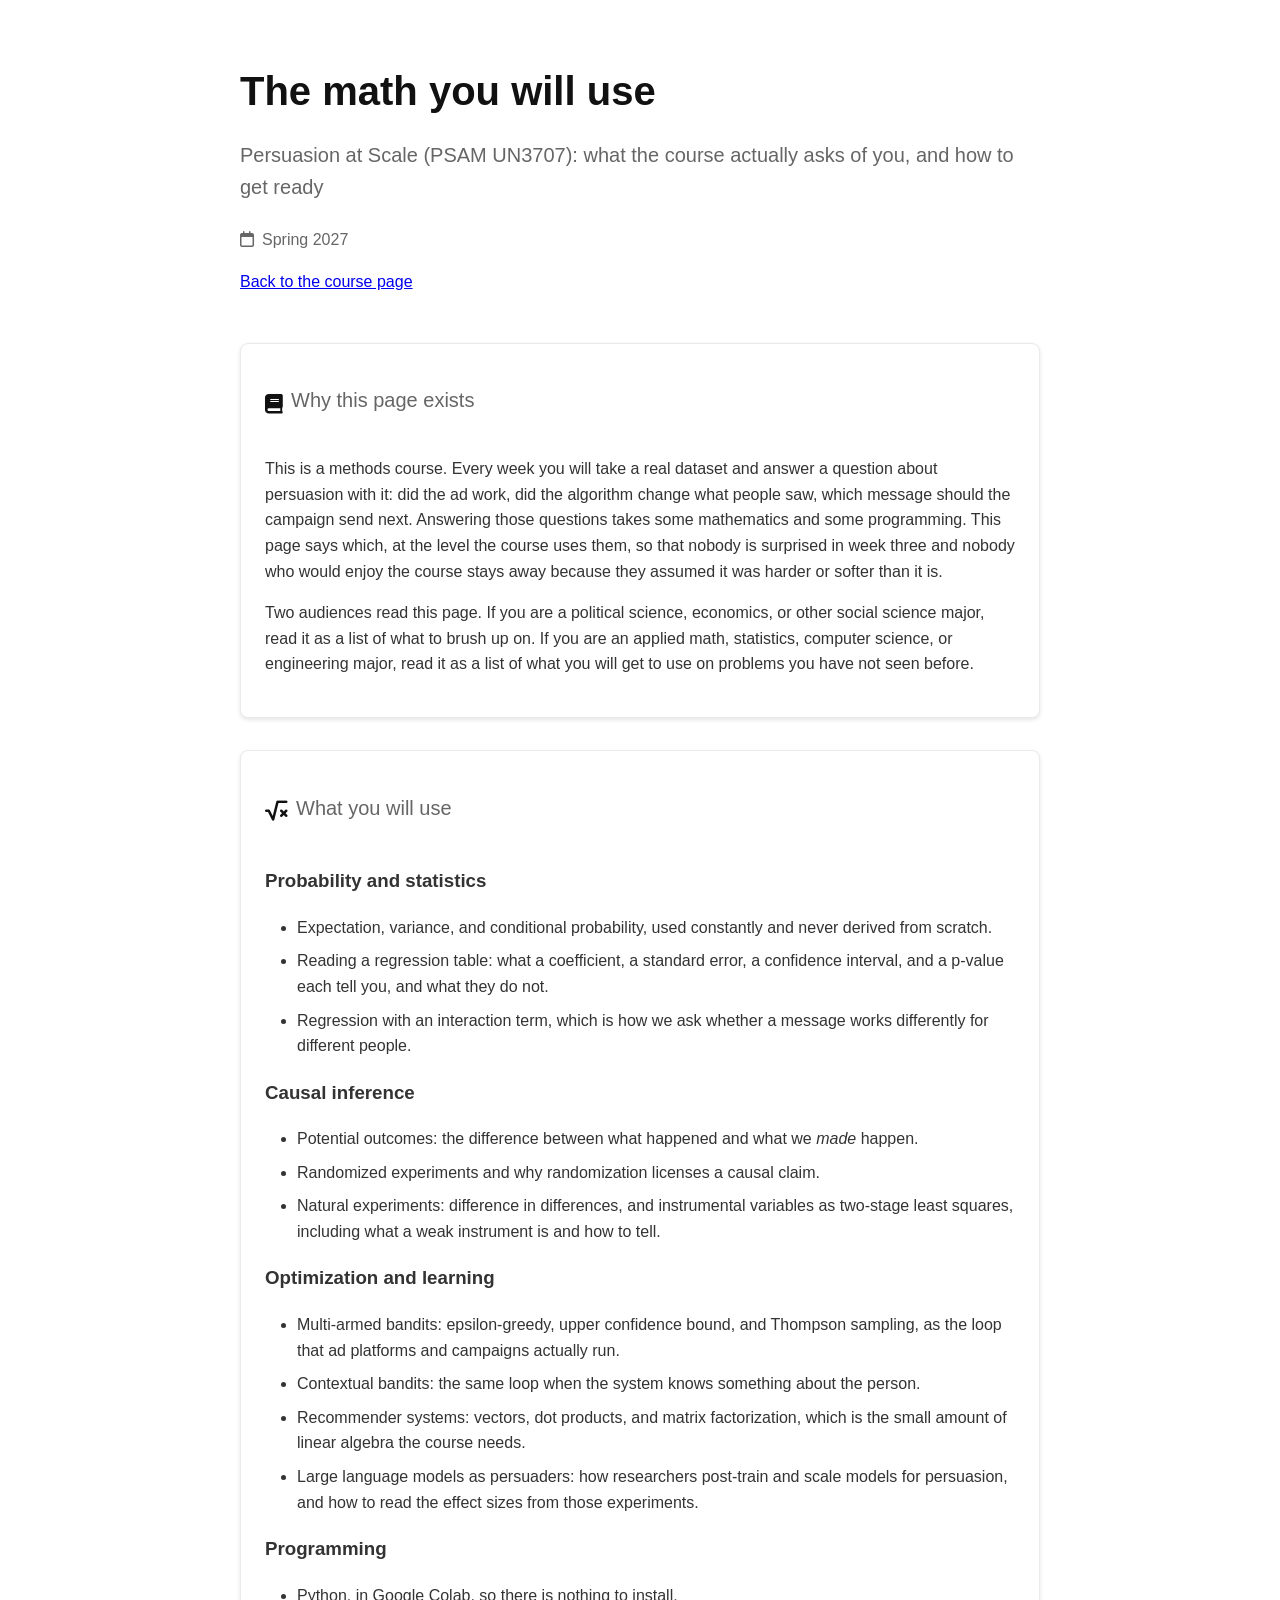
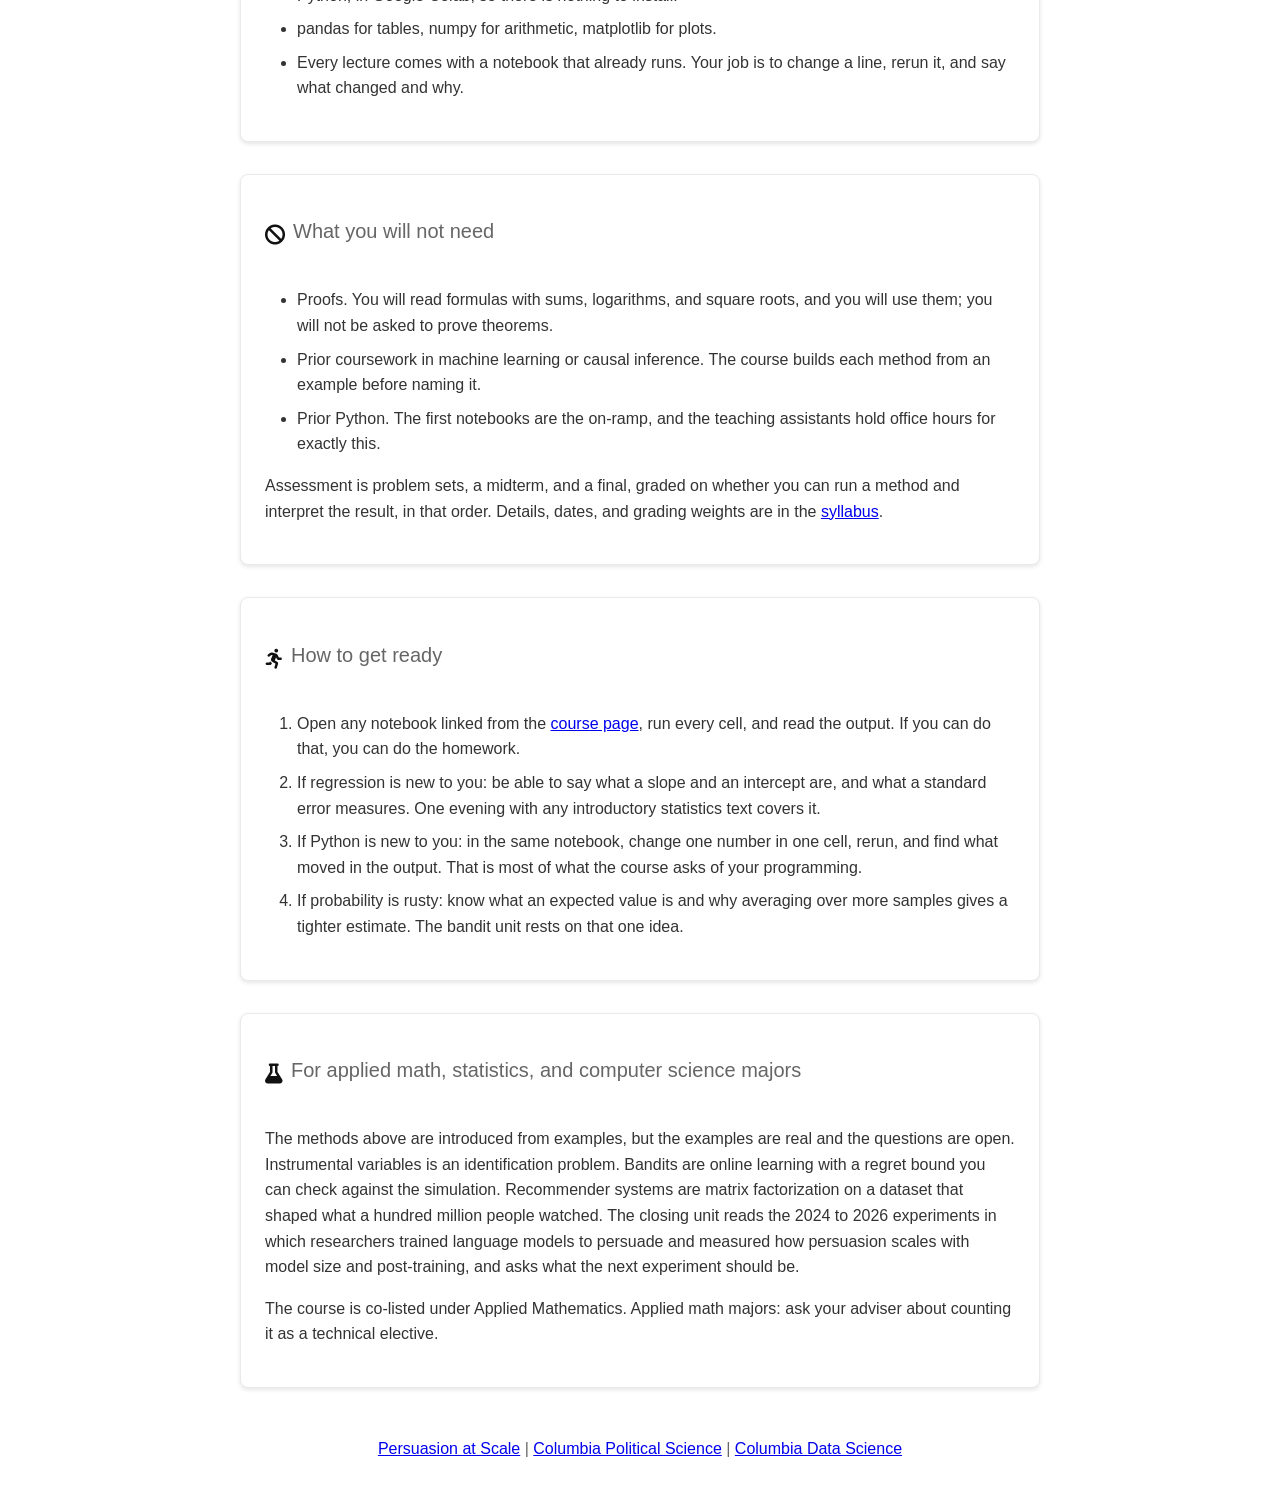
==== commit 684a3e27: "Revert the course-page redesign; keep the math page in the original design Reverts 7f8646a ("Redesig" ====
--- a/math.html
+++ b/math.html
@@ -1,272 +1,291 @@
 <!DOCTYPE html>
 <html lang="en">
 <head>
-  <meta charset="utf-8">
-  <meta name="viewport" content="width=device-width, initial-scale=1">
-  <title>The math you will use | Persuasion at Scale | Columbia University</title>
-  <meta name="description" content="What mathematics and programming Persuasion at Scale (PSAM UN3707) actually uses, and how to get ready before the first class.">
-  <meta name="keywords" content="Persuasion at Scale, Columbia University, Eunji Kim, Chris Wiggins, political science, data science, causal inference, randomized controlled trials, natural experiments, machine learning, contextual bandits, Thompson sampling, A/B testing, media effects, PSAM UN3707, P@S">
-  <link rel="canonical" href="https://persuasion-at-scale.github.io/math.html">
-  <meta property="og:type" content="website">
-  <meta property="og:site_name" content="Persuasion at Scale">
-  <meta property="og:title" content="Persuasion at Scale | Columbia University">
-  <meta property="og:description" content="A Columbia course on how persuasion works at scale: experiments, causal inference, machine learning and bandits, applied to media, campaigns and social platforms.">
-  <meta property="og:url" content="https://persuasion-at-scale.github.io/math.html">
-  <meta property="og:image" content="https://persuasion-at-scale.github.io/images/persuasion_banner.webp">
-  <meta name="twitter:card" content="summary_large_image">
-  <meta name="twitter:site" content="@Columbia">
-  <meta name="theme-color" content="#f4efe6">
-
-  <link rel="preconnect" href="https://fonts.googleapis.com">
-  <link rel="preconnect" href="https://fonts.gstatic.com" crossorigin>
-  <link rel="stylesheet" href="https://fonts.googleapis.com/css2?family=Fraunces:ital,opsz,wght@0,9..144,300..900;1,9..144,300..900&family=IBM+Plex+Sans:ital,wght@0,400;0,500;0,600;1,400&family=IBM+Plex+Mono:wght@400;500&display=swap">
-
-  <style>
-    :root {
-      --paper: #f4efe6;
-      --paper-2: #ebe4d6;
-      --ink: #14120f;
-      --ink-2: #4a453c;
-      --ink-3: #7a7365;
-      --rule: #cfc6b4;
-      --red: #c8321f;
-      --red-2: #a5271a;
-      --gold: #b8892b;
-      --card: #fbf8f2;
-      --shadow: 0 1px 0 rgba(20,18,15,.06), 0 12px 30px -18px rgba(20,18,15,.35);
-      --serif: "Fraunces", "Iowan Old Style", Georgia, serif;
-      --sans: "IBM Plex Sans", "Helvetica Neue", Helvetica, Arial, sans-serif;
-      --mono: "IBM Plex Mono", "SFMono-Regular", Menlo, monospace;
-      --max: 1120px;
-    }
-    @media (prefers-color-scheme: dark) {
-      :root {
-        --paper: #15130f;
-        --paper-2: #1d1a15;
-        --ink: #f1ebdf;
-        --ink-2: #c9c1b1;
-        --ink-3: #8f877a;
-        --rule: #3a352c;
-        --red: #ff6a4d;
-        --red-2: #ff8b73;
-        --gold: #d9a94a;
-        --card: #1d1a15;
-        --shadow: 0 1px 0 rgba(0,0,0,.4), 0 12px 30px -18px rgba(0,0,0,.8);
-      }
-    }
-    *, *::before, *::after { box-sizing: border-box; }
-    html { scroll-behavior: smooth; }
-    body {
-      margin: 0;
-      background: var(--paper);
-      color: var(--ink);
-      font-family: var(--sans);
-      font-size: 17px;
-      line-height: 1.6;
-      -webkit-font-smoothing: antialiased;
-      position: relative;
-    }
-    body::before {
-      content: "";
-      position: fixed; inset: 0; pointer-events: none; z-index: 0;
-      opacity: .35;
-      background-image: url("data:image/svg+xml;utf8,<svg xmlns='http://www.w3.org/2000/svg' width='160' height='160'><filter id='n'><feTurbulence type='fractalNoise' baseFrequency='.9' numOctaves='2' stitchTiles='stitch'/><feColorMatrix values='0 0 0 0 0 0 0 0 0 0 0 0 0 0 0 0 0 0 .18 0'/></filter><rect width='100%' height='100%' filter='url(%23n)'/></svg>");
-    }
-    a { color: var(--red); text-decoration: none; text-decoration-color: color-mix(in srgb, var(--red) 40%, transparent); text-underline-offset: 3px; }
-    a:hover { text-decoration: underline; color: var(--red-2); }
-    ::selection { background: var(--red); color: var(--paper); }
-
-    .wrap { position: relative; z-index: 1; max-width: var(--max); margin: 0 auto; padding: 0 clamp(20px, 4vw, 48px); }
-
-    .masthead {
-      display: flex; justify-content: space-between; align-items: baseline;
-      padding: 22px 0 14px; border-bottom: 2px solid var(--ink);
-      font-family: var(--mono); font-size: 12.5px; letter-spacing: .08em; text-transform: uppercase; color: var(--ink-2);
-    }
-    .masthead a { color: inherit; }
-    .masthead nav a { margin-left: 18px; }
-    @media (max-width: 720px) { .masthead nav { display: none; } }
-
-    .hero { padding: clamp(40px, 8vw, 96px) 0 clamp(36px, 6vw, 72px); position: relative; overflow: hidden; }
-    .hero h1 {
-      font-family: var(--serif); font-weight: 300; font-variation-settings: "opsz" 144, "SOFT" 30;
-      font-size: clamp(56px, 11vw, 148px); line-height: .9; letter-spacing: -.035em; margin: 0;
-      max-width: 12ch;
-    }
-    .hero h1 em { font-style: italic; font-weight: 500; color: var(--red); }
-    .hero .dek {
-      font-family: var(--serif); font-size: clamp(20px, 2.4vw, 28px); line-height: 1.3; font-weight: 400;
-      max-width: 34ch; margin: 28px 0 0; color: var(--ink-2);
-    }
-    .hero .meta {
-      display: flex; flex-wrap: wrap; gap: 10px 26px; margin-top: 34px;
-      font-family: var(--mono); font-size: 13px; letter-spacing: .04em; color: var(--ink-2);
-    }
-    .hero .meta span::before { content: "\2014\00a0"; color: var(--red); }
-    .stamp {
-      position: absolute; right: 0; top: clamp(30px, 6vw, 70px); transform: rotate(8deg);
-      border: 3px solid var(--red); color: var(--red); border-radius: 6px; padding: 8px 14px;
-      font-family: var(--mono); font-size: 13px; letter-spacing: .18em; text-transform: uppercase; line-height: 1.25;
-      opacity: .85; mix-blend-mode: multiply; text-align: center;
-    }
-    @media (prefers-color-scheme: dark) { .stamp { mix-blend-mode: screen; } }
-    @media (max-width: 720px) { .stamp { position: static; display: inline-block; margin-top: 26px; transform: rotate(-3deg); } }
-
-    section { padding: clamp(36px, 6vw, 64px) 0; border-top: 1px solid var(--rule); }
-    .sec-head { display: grid; grid-template-columns: 1fr 3fr; gap: 24px; align-items: end; margin-bottom: 28px; }
-    .sec-head h2 { font-family: var(--serif); font-weight: 500; font-size: clamp(30px, 4vw, 44px); letter-spacing: -.02em; line-height: 1; margin: 0; }
-    .sec-head .kicker { font-family: var(--mono); font-size: 12px; letter-spacing: .14em; text-transform: uppercase; color: var(--red); }
-    .sec-head p { margin: 0; color: var(--ink-2); max-width: 60ch; }
-    @media (max-width: 720px) { .sec-head { grid-template-columns: 1fr; gap: 10px; } }
-
-    .prose p { max-width: 68ch; margin: 0 0 1em; }
-    .lede { font-family: var(--serif); font-size: 1.25rem; line-height: 1.45; }
-
-    .ledger { list-style: none; margin: 0; padding: 0; counter-reset: m; border-top: 1px solid var(--rule); }
-    .ledger li { counter-increment: m; display: grid; grid-template-columns: 64px 1fr; gap: 16px; padding: 16px 0; border-bottom: 1px solid var(--rule); align-items: baseline; }
-    .ledger li::before { content: counter(m, decimal-leading-zero); font-family: var(--mono); color: var(--red); font-size: 14px; }
-    .ledger b { font-family: var(--serif); font-weight: 500; font-size: 1.2rem; display: block; }
-    .ledger span { color: var(--ink-2); }
-
-    .facts { display: grid; grid-template-columns: repeat(3, 1fr); gap: 1px; background: var(--rule); border: 1px solid var(--rule); margin-top: 28px; }
-    .facts div { background: var(--card); padding: 16px 18px; }
-    .facts dt { font-family: var(--mono); font-size: 11.5px; letter-spacing: .12em; text-transform: uppercase; color: var(--ink-3); margin: 0 0 6px; }
-    .facts dd { margin: 0; font-family: var(--serif); font-size: 1.15rem; }
-    @media (max-width: 720px) { .facts { grid-template-columns: repeat(2, 1fr); } }
-
-    .people { display: grid; grid-template-columns: repeat(auto-fit, minmax(240px, 1fr)); gap: 28px; }
-    .person { display: grid; grid-template-columns: 96px 1fr; gap: 16px; align-items: center; }
-    .person img { width: 96px; height: 96px; object-fit: cover; border-radius: 50%; filter: grayscale(1) contrast(1.05); transition: filter .35s ease, transform .35s ease; box-shadow: var(--shadow); }
-    .person:hover img { filter: none; transform: rotate(-2deg) scale(1.03); }
-    .person h3 { font-family: var(--serif); font-weight: 500; font-size: 1.35rem; margin: 0 0 2px; letter-spacing: -.01em; }
-    .person p { margin: 0; color: var(--ink-2); font-size: .95rem; }
-    .team { display: grid; grid-template-columns: repeat(auto-fit, minmax(240px, 1fr)); gap: 24px; margin-top: 8px; }
-    .team .person { grid-template-columns: 72px 1fr; gap: 14px; }
-    .team .person img { width: 72px; height: 72px; }
-    .team .person h3 { font-size: 1.15rem; }
-    .team .person small { color: var(--ink-3); font-size: .85rem; }
-    .alumni { margin-top: 28px; color: var(--ink-2); font-size: .95rem; max-width: 68ch; }
-
-    .req { list-style: none; margin: 0; padding: 0; display: grid; grid-template-columns: repeat(3, 1fr); gap: 1px; background: var(--rule); border: 1px solid var(--rule); max-width: 820px; }
-    .req li { background: var(--card); padding: 18px; }
-    .req b { font-family: var(--serif); font-weight: 500; font-size: 1.15rem; display: block; }
-    .req span { color: var(--ink-2); font-size: .93rem; }
-    @media (max-width: 720px) { .req { grid-template-columns: 1fr; } }
-
-    .rows { list-style: none; margin: 0; padding: 0; border-top: 1px solid var(--rule); }
-    .rows li { border-bottom: 1px solid var(--rule); }
-    .rows a { display: grid; grid-template-columns: 110px 1fr auto; gap: 18px; padding: 14px 6px; color: inherit; align-items: baseline; transition: background .2s, padding-left .2s; }
-    .rows a:hover { background: var(--card); padding-left: 12px; text-decoration: none; }
-    .rows a:hover .t { color: var(--red); }
-    .rows .d { font-family: var(--mono); font-size: 12.5px; color: var(--ink-3); }
-    .rows .t { font-family: var(--serif); font-weight: 500; font-size: 1.1rem; display: block; }
-    .rows .s { color: var(--ink-2); font-size: .93rem; display: block; }
-    .rows .go { font-family: var(--mono); font-size: 12px; color: var(--ink-3); letter-spacing: .08em; }
-    @media (max-width: 720px) { .rows a { grid-template-columns: 1fr; gap: 4px; } .rows .go { display: none; } }
-
-    .links { display: flex; flex-wrap: wrap; gap: 12px; }
-    .links a { border: 1.5px solid var(--ink); border-radius: 999px; padding: 8px 16px; color: var(--ink); font-family: var(--mono); font-size: 13px; letter-spacing: .04em; transition: background .2s, color .2s, transform .2s; }
-    .links a:hover { background: var(--ink); color: var(--paper); text-decoration: none; transform: translateY(-1px); }
-
-    footer { border-top: 2px solid var(--ink); margin-top: 40px; padding: 28px 0 60px; display: flex; flex-wrap: wrap; justify-content: space-between; gap: 12px; font-family: var(--mono); font-size: 12.5px; color: var(--ink-3); letter-spacing: .04em; }
-    footer a { color: var(--ink-2); }
-
-    .rv { opacity: 0; transform: translateY(14px); animation: rv .8s cubic-bezier(.2,.8,.2,1) forwards; }
-    .rv:nth-child(2) { animation-delay: .08s; } .rv:nth-child(3) { animation-delay: .16s; } .rv:nth-child(4) { animation-delay: .24s; }
-    @keyframes rv { to { opacity: 1; transform: none; } }
-    @media (prefers-reduced-motion: reduce) { .rv { animation: none; opacity: 1; transform: none; } .person img, .rows a, .links a { transition: none; } }
-  </style>
+    <link rel="stylesheet" href="styles.css">
+    <meta charset="utf-8">
+    <meta name="viewport" content="width=device-width, initial-scale=1">
+    <meta name="description" content="What mathematics and programming Persuasion at Scale (PSAM UN3707) actually uses, and how to get ready before the first class." />
+    <meta name="keywords" content="persuasion, bandits, MAB, contextual bandits, P-values, backtesting, data science, political science, Columbia University, RCTs, causal inference, machine learning, media analysis, PSAM3707, Eunji Kim, Chris Wiggins, P@S, P@S@CU">
+    <meta name="twitter:card" content="summary_large_image">
+   <meta property="og:title" content="Persuasion at Scale | Columbia University">
+    <meta property="og:description" content="A cross-disciplinary course at Columbia University exploring persuasion through data science and political science.">
+    <meta property="og:image" content="images/persuasion_banner.webp">
+    <meta property="og:url" content="https://persuasion-at-scale.github.io/math.html">
+
+    <meta property="og:type" content="website">
+    <meta property="og:site_name" content="Columbia University">
+    <meta name="twitter:site" content="@Columbia">
+
+    <!-- Add preload for critical assets -->
+    <link rel="preload" href="images/persuasion_banner.webp" as="image">
+    <link rel="preload" href="images/ek.webp" as="image">
+    <link rel="preload" href="images/cw.webp" as="image">
+
+    <!-- Add to Font Awesome link -->
+    <link rel="stylesheet" href="https://cdnjs.cloudflare.com/ajax/libs/font-awesome/6.0.0/css/all.min.css" crossorigin="anonymous" referrerpolicy="no-referrer">
+
+    <title>The math you will use | Persuasion at Scale | Columbia University</title>
+    <link rel="stylesheet" href="https://cdnjs.cloudflare.com/ajax/libs/font-awesome/6.0.0/css/all.min.css">
+
+    <style>
+        body {
+            font-family: -apple-system, BlinkMacSystemFont, "Segoe UI", Helvetica, Arial, sans-serif;
+            line-height: 1.6;
+            max-width: 800px;
+            margin: 0 auto;
+            padding: 2rem;
+            color: #333;
+        }
+
+        .card {
+            border: 1px solid #eaeaea;
+            border-radius: 8px;
+            padding: 1.5rem;
+            margin-bottom: 2rem;
+            background: white;
+            box-shadow: 0 2px 4px rgba(0,0,0,0.1);
+        }
+
+        .header {
+            margin-bottom: 3rem;
+        }
+
+        h1 {
+            font-size: 2.5rem;
+            margin-bottom: 0.5rem;
+            color: #111;
+        }
+
+        h2 {
+            font-size: 1.25rem;
+            color: #666;
+            font-weight: normal;
+            margin-bottom: 1.5rem;
+        }
+
+        .instructors-grid {
+            display: grid;
+            grid-template-columns: repeat(auto-fit, minmax(300px, 1fr));
+            gap: 2rem;
+        }
+
+        /* Update the .instructor img rule so all images are a uniform size */
+        .instructor img {
+            width: 150px; /* fixed width */
+            height: 150px; /* fixed height to make them square */
+            object-fit: cover; /* crop any overflow instead of stretching */
+            border-radius: 8px; /* keep the corners rounded */
+            margin-bottom: 1rem;
+        }
+
+        .instructor h3 {
+            margin: 0.5rem 0;
+            color: #111;
+        }
+
+        .instructor p {
+            margin: 0.25rem 0;
+            color: #666;
+        }
+
+        .course-meta {
+            display: flex;
+            gap: 1rem;
+            color: #666;
+            align-items: center;
+        }
+
+        .course-meta i {
+            margin-right: 0.5rem;
+        }
+
+        ul, ol {
+            margin: 1rem 0;
+            padding-left: 2rem;
+        }
+
+        li {
+            margin-bottom: 0.5rem;
+        }
+
+        .card-title {
+            display: flex;
+            align-items: center;
+            font-size: 1.25rem;
+            margin-bottom: 1rem;
+            color: #111;
+        }
+
+        .card-title i {
+            margin-right: 0.5rem;
+        }
+
+        .news-list {
+            list-style: none;
+            padding: 0;
+            margin: 1.5rem 0;
+        }
+
+        .news-list li {
+            margin-bottom: 1.5rem;
+        }
+
+        .news-list a {
+            display: grid;
+            grid-template-columns: auto 1fr auto;
+            gap: 1rem;
+            text-decoration: none;
+            color: inherit;
+            padding: 1rem;
+            border-radius: 6px;
+            transition: background-color 0.2s;
+            align-items: start;
+        }
+
+        .news-list a:hover {
+            background-color: #f6f8fa;
+        }
+
+        .news-date {
+            color: #666;
+            font-size: 0.9rem;
+            grid-column: 1;
+        }
+
+        .news-title {
+            font-weight: 500;
+            color: #0366d6;
+            grid-column: 2;
+        }
+
+        .news-source {
+            color: #666;
+            font-size: 0.9rem;
+            grid-column: 2;
+        }
+
+        .link-icon {
+            font-size: 0.8rem;
+            color: #666;
+            grid-column: 3;
+            grid-row: 1;
+            margin-top: 0.3rem;
+        }
+    </style>
+
+
+<!-- 🔽 Add this right below -->
+<link rel="canonical" href="https://persuasion-at-scale.github.io/math.html">
+
+
 </head>
 <body>
-<div class="wrap">
-
-  <div class="masthead">
-    <a href="https://www.columbia.edu">Columbia University</a>
-    <nav aria-label="Sections">
-      <a href="index.html">Course page</a>
-      <a href="#use">What you will use</a>
-      <a href="#not">What you will not need</a>
-      <a href="#ready">How to get ready</a>
-      <a href="#quant">For quant majors</a>
-    </nav>
-  </div>
-
-  <header class="hero">
-    <div class="stamp rv">Spring 2027</div>
-    <h1 class="rv">The math <em>you will</em> use</h1>
-    <p class="dek rv">What Persuasion at Scale actually asks of you, at the level it asks it, and how to get ready before the first class.</p>
-    <div class="meta rv">
-      <span>PSAM UN3707</span>
-      <span><a href="index.html">Back to the course page</a></span>
-      <span><a href="https://docs.google.com/document/d/1h442-b7Y8gTBbpbwfRW2zpKxNVfNAeM9ZUFqnYQFdiw/edit?tab=t.0">Syllabus</a></span>
-    </div>
-  </header>
-
-  <section id="why">
-    <div class="sec-head">
-      <div><div class="kicker">Why this page</div><h2>So nobody is surprised in week three</h2></div>
-      <p>A methods course, taught on real data, needs some mathematics and some programming. This page says which.</p>
-    </div>
-    <div class="prose">
-      <p class="lede">Every week you take a real dataset and answer a question about persuasion with it: did the ad work, did the algorithm change what people saw, which message should the campaign send next. Answering those questions takes tools, and the tools are listed below at the level the course uses them.</p>
-      <p>Two audiences read this page. If you are a political science, economics, or other social science major, read it as a list of what to brush up on. If you are an applied math, statistics, computer science, or engineering major, read it as a list of what you will get to use on problems you have not seen before.</p>
-    </div>
-  </section>
-
-  <section id="use">
-    <div class="sec-head">
-      <div><div class="kicker">What you will use</div><h2>Four kinds of tools</h2></div>
-      <p>Introduced from an example before being named, and used every week after that.</p>
-    </div>
-    <ol class="ledger" aria-label="Tools">
-      <li><div><b>Probability and statistics</b><span>Expectation, variance, and conditional probability, used constantly and never derived from scratch. Reading a regression table: what a coefficient, a standard error, a confidence interval, and a p-value each tell you, and what they do not. Regression with an interaction term, which is how we ask whether a message works differently for different people.</span></div></li>
-      <li><div><b>Causal inference</b><span>Potential outcomes: the difference between what happened and what we made happen. Randomized experiments and why randomization licenses a causal claim. Natural experiments: difference in differences, and instrumental variables as two-stage least squares, including what a weak instrument is and how to tell.</span></div></li>
-      <li><div><b>Optimization and learning</b><span>Multi-armed bandits (epsilon-greedy, upper confidence bound, Thompson sampling) as the loop that ad platforms and campaigns actually run. Contextual bandits, the same loop when the system knows something about the person. Recommender systems: vectors, dot products, and matrix factorization, which is the small amount of linear algebra the course needs. Large language models as persuaders: how researchers post-train and scale models for persuasion, and how to read the effect sizes from those experiments.</span></div></li>
-      <li><div><b>Programming</b><span>Python, in Google Colab, so there is nothing to install. pandas for tables, numpy for arithmetic, matplotlib for plots. Every lecture comes with a notebook that already runs. Your job is to change a line, rerun it, and say what changed and why.</span></div></li>
-    </ol>
-  </section>
-
-  <section id="not">
-    <div class="sec-head">
-      <div><div class="kicker">What you will not need</div><h2>Three things people assume</h2></div>
-      <p>Assessment is problem sets plus an in-class midterm and final, graded on whether you can run a method and interpret the result, in that order. Details and weights are in the <a href="https://docs.google.com/document/d/1h442-b7Y8gTBbpbwfRW2zpKxNVfNAeM9ZUFqnYQFdiw/edit?tab=t.0">syllabus</a>.</p>
-    </div>
-    <ul class="req">
-      <li><b>Proofs</b><span>You will read formulas with sums, logarithms, and square roots, and you will use them; you will not be asked to prove theorems.</span></li>
-      <li><b>Prior coursework in machine learning or causal inference</b><span>The course builds each method from an example before naming it.</span></li>
-      <li><b>Prior Python</b><span>The first notebooks are the on-ramp, and the teaching assistants hold office hours for exactly this.</span></li>
-    </ul>
-  </section>
-
-  <section id="ready">
-    <div class="sec-head">
-      <div><div class="kicker">How to get ready</div><h2>Four things to do before January</h2></div>
-      <p>None takes more than an evening.</p>
-    </div>
-    <ol class="ledger" aria-label="Preparation">
-      <li><div><b>Run a notebook</b><span>Open any notebook linked from the <a href="index.html#notebooks">course page</a>, run every cell, and read the output. If you can do that, you can do the homework.</span></div></li>
-      <li><div><b>If regression is new</b><span>Be able to say what a slope and an intercept are, and what a standard error measures. One evening with any introductory statistics text covers it.</span></div></li>
-      <li><div><b>If Python is new</b><span>In the same notebook, change one number in one cell, rerun, and find what changed in the output. That is most of what the course asks of your programming.</span></div></li>
-      <li><div><b>If probability is rusty</b><span>Know what an expected value is and why averaging over more samples gives a tighter estimate. The bandit unit rests on that one idea.</span></div></li>
-    </ol>
-  </section>
-
-  <section id="quant">
-    <div class="sec-head">
-      <div><div class="kicker">For applied math, statistics, and CS majors</div><h2>Where it gets technical</h2></div>
-      <p>The methods are introduced from examples, but the examples are real and the questions are open.</p>
-    </div>
-    <div class="prose">
-      <p>Instrumental variables is an identification problem. Bandits are online learning with a regret bound you can check against the simulation. Recommender systems are matrix factorization on a dataset that shaped what a hundred million people watched. The closing unit reads the 2024 to 2026 experiments in which researchers trained language models to persuade and measured how persuasion scales with model size and post-training, and asks what the next experiment should be.</p>
-      <p>The course is co-listed under Applied Mathematics. Applied math majors: ask your adviser about counting it as a technical elective.</p>
-    </div>
-  </section>
-
-  <footer>
-    <span><a href="index.html">Persuasion at Scale</a>, Columbia University</span>
-    <span><a href="https://www.columbia.edu/~chw2/">Chris Wiggins</a></span>
-  </footer>
-</div>
+    <!-- Header -->
+    <header class="header">
+        <h1>The math you will use</h1>
+        <h2>Persuasion at Scale (PSAM UN3707): what the course actually asks of you, and how to get ready</h2>
+        <div class="course-meta">
+            <span><i class="far fa-calendar"></i>Spring 2027</span>
+        </div>
+        <p><a href="index.html">Back to the course page</a></p>
+    </header>
+
+    <div class="card">
+        <div class="card-title">
+            <i class="fas fa-book"></i>
+            <h2>Why this page exists</h2>
+        </div>
+        <p>This is a methods course. Every week you will take a real dataset and answer a question about
+        persuasion with it: did the ad work, did the algorithm change what people saw, which message should
+        the campaign send next. Answering those questions takes some mathematics and some programming. This
+        page says which, at the level the course uses them, so that nobody is surprised in week three and
+        nobody who would enjoy the course stays away because they assumed it was harder or softer than it is.</p>
+        <p>Two audiences read this page. If you are a political science, economics, or other social science
+        major, read it as a list of what to brush up on. If you are an applied math, statistics, computer
+        science, or engineering major, read it as a list of what you will get to use on problems you have
+        not seen before.</p>
+    </div>
+
+    <div class="card">
+        <div class="card-title">
+            <i class="fas fa-square-root-alt"></i>
+            <h2>What you will use</h2>
+        </div>
+        <h3>Probability and statistics</h3>
+        <ul>
+            <li>Expectation, variance, and conditional probability, used constantly and never derived from scratch.</li>
+            <li>Reading a regression table: what a coefficient, a standard error, a confidence interval, and a p-value each tell you, and what they do not.</li>
+            <li>Regression with an interaction term, which is how we ask whether a message works differently for different people.</li>
+        </ul>
+        <h3>Causal inference</h3>
+        <ul>
+            <li>Potential outcomes: the difference between what happened and what we <em>made</em> happen.</li>
+            <li>Randomized experiments and why randomization licenses a causal claim.</li>
+            <li>Natural experiments: difference in differences, and instrumental variables as two-stage least squares, including what a weak instrument is and how to tell.</li>
+        </ul>
+        <h3>Optimization and learning</h3>
+        <ul>
+            <li>Multi-armed bandits: epsilon-greedy, upper confidence bound, and Thompson sampling, as the loop that ad platforms and campaigns actually run.</li>
+            <li>Contextual bandits: the same loop when the system knows something about the person.</li>
+            <li>Recommender systems: vectors, dot products, and matrix factorization, which is the small amount of linear algebra the course needs.</li>
+            <li>Large language models as persuaders: how researchers post-train and scale models for persuasion, and how to read the effect sizes from those experiments.</li>
+        </ul>
+        <h3>Programming</h3>
+        <ul>
+            <li>Python, in Google Colab, so there is nothing to install.</li>
+            <li>pandas for tables, numpy for arithmetic, matplotlib for plots.</li>
+            <li>Every lecture comes with a notebook that already runs. Your job is to change a line, rerun it, and say what changed and why.</li>
+        </ul>
+    </div>
+
+    <div class="card">
+        <div class="card-title">
+            <i class="fas fa-ban"></i>
+            <h2>What you will not need</h2>
+        </div>
+        <ul>
+            <li>Proofs. You will read formulas with sums, logarithms, and square roots, and you will use them; you will not be asked to prove theorems.</li>
+            <li>Prior coursework in machine learning or causal inference. The course builds each method from an example before naming it.</li>
+            <li>Prior Python. The first notebooks are the on-ramp, and the teaching assistants hold office hours for exactly this.</li>
+        </ul>
+        <p>Assessment is problem sets, a midterm, and a final, graded on whether you can run a method and
+        interpret the result, in that order. Details, dates, and grading weights are in the
+        <a href="https://docs.google.com/document/d/1h442-b7Y8gTBbpbwfRW2zpKxNVfNAeM9ZUFqnYQFdiw/edit?tab=t.0">syllabus</a>.</p>
+    </div>
+
+    <div class="card">
+        <div class="card-title">
+            <i class="fas fa-running"></i>
+            <h2>How to get ready</h2>
+        </div>
+        <ol>
+            <li>Open any notebook linked from the <a href="index.html">course page</a>, run every cell, and read the output. If you can do that, you can do the homework.</li>
+            <li>If regression is new to you: be able to say what a slope and an intercept are, and what a standard error measures. One evening with any introductory statistics text covers it.</li>
+            <li>If Python is new to you: in the same notebook, change one number in one cell, rerun, and find what moved in the output. That is most of what the course asks of your programming.</li>
+            <li>If probability is rusty: know what an expected value is and why averaging over more samples gives a tighter estimate. The bandit unit rests on that one idea.</li>
+        </ol>
+    </div>
+
+    <div class="card">
+        <div class="card-title">
+            <i class="fas fa-flask"></i>
+            <h2>For applied math, statistics, and computer science majors</h2>
+        </div>
+        <p>The methods above are introduced from examples, but the examples are real and the questions are
+        open. Instrumental variables is an identification problem. Bandits are online learning with a regret
+        bound you can check against the simulation. Recommender systems are matrix factorization on a
+        dataset that shaped what a hundred million people watched. The closing unit reads the 2024 to 2026
+        experiments in which researchers trained language models to persuade and measured how persuasion
+        scales with model size and post-training, and asks what the next experiment should be.</p>
+        <p>The course is co-listed under Applied Mathematics. Applied math majors: ask your adviser about
+        counting it as a technical elective.</p>
+    </div>
+
+    <footer style="text-align: center; margin-top: 3rem; color: #666;">
+        <a href="index.html">Persuasion at Scale</a> |
+        <a href="https://polisci.columbia.edu">Columbia Political Science</a> |
+        <a href="https://datascience.columbia.edu/">Columbia Data Science</a>
+    </footer>
 
 </body>
 </html>
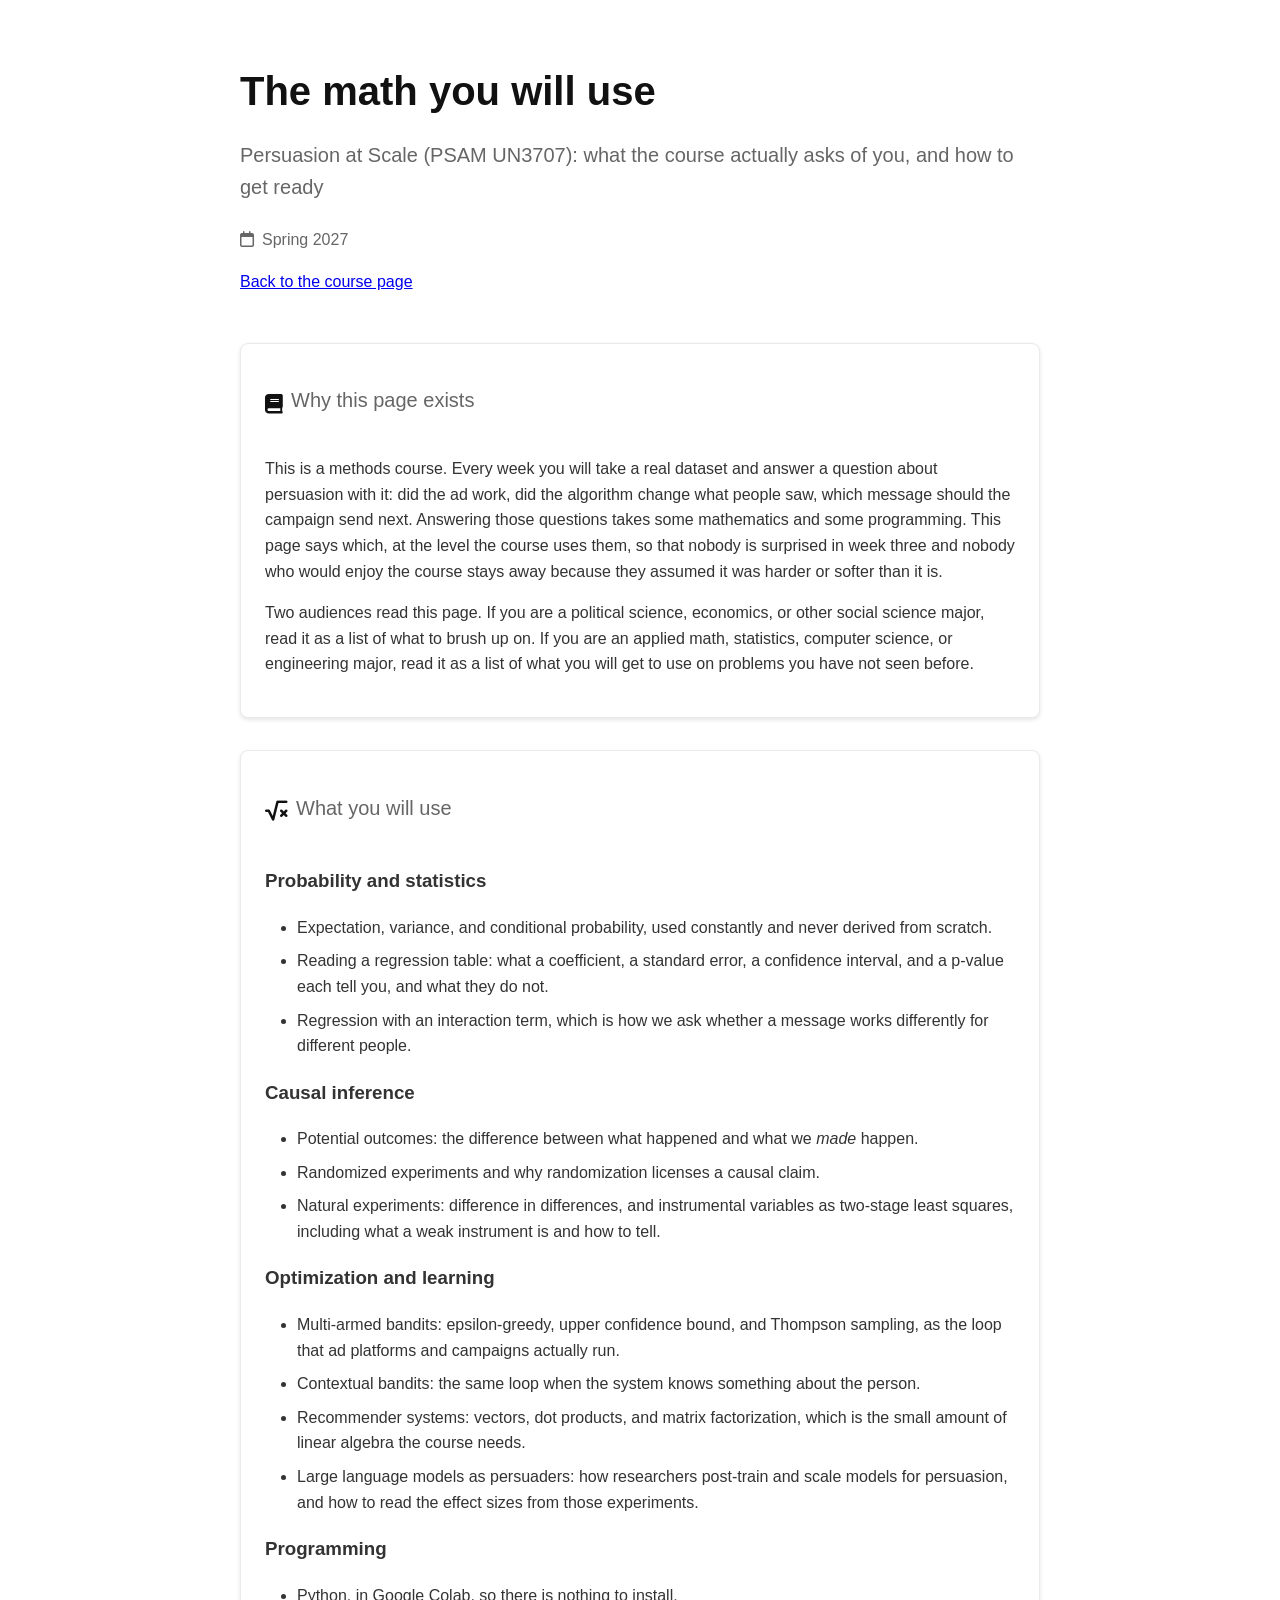
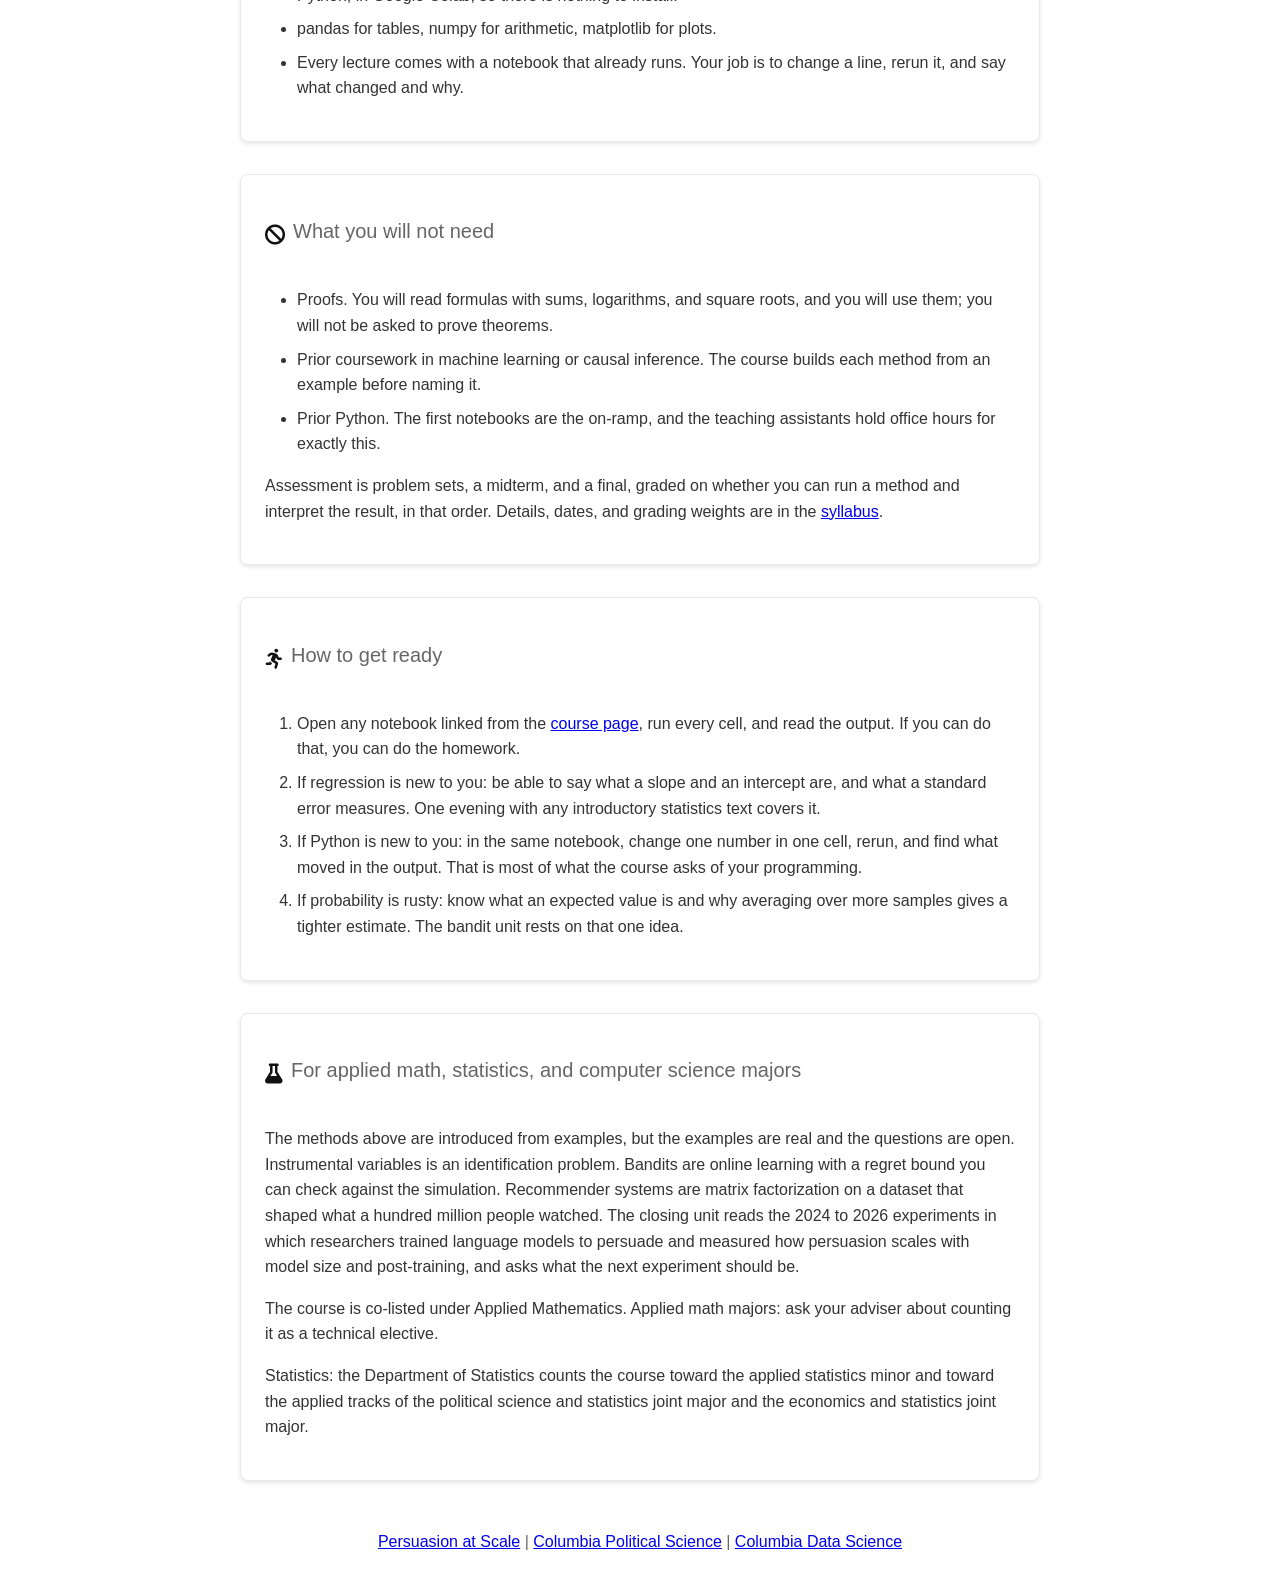
==== commit 69ea3450: "Math page: say which Statistics requirements the course counts toward The Department of Statistics c" ====
--- a/math.html
+++ b/math.html
@@ -279,6 +279,9 @@
         scales with model size and post-training, and asks what the next experiment should be.</p>
         <p>The course is co-listed under Applied Mathematics. Applied math majors: ask your adviser about
         counting it as a technical elective.</p>
+        <p>Statistics: the Department of Statistics counts the course toward the applied statistics minor
+        and toward the applied tracks of the political science and statistics joint major and the
+        economics and statistics joint major.</p>
     </div>
 
     <footer style="text-align: center; margin-top: 3rem; color: #666;">
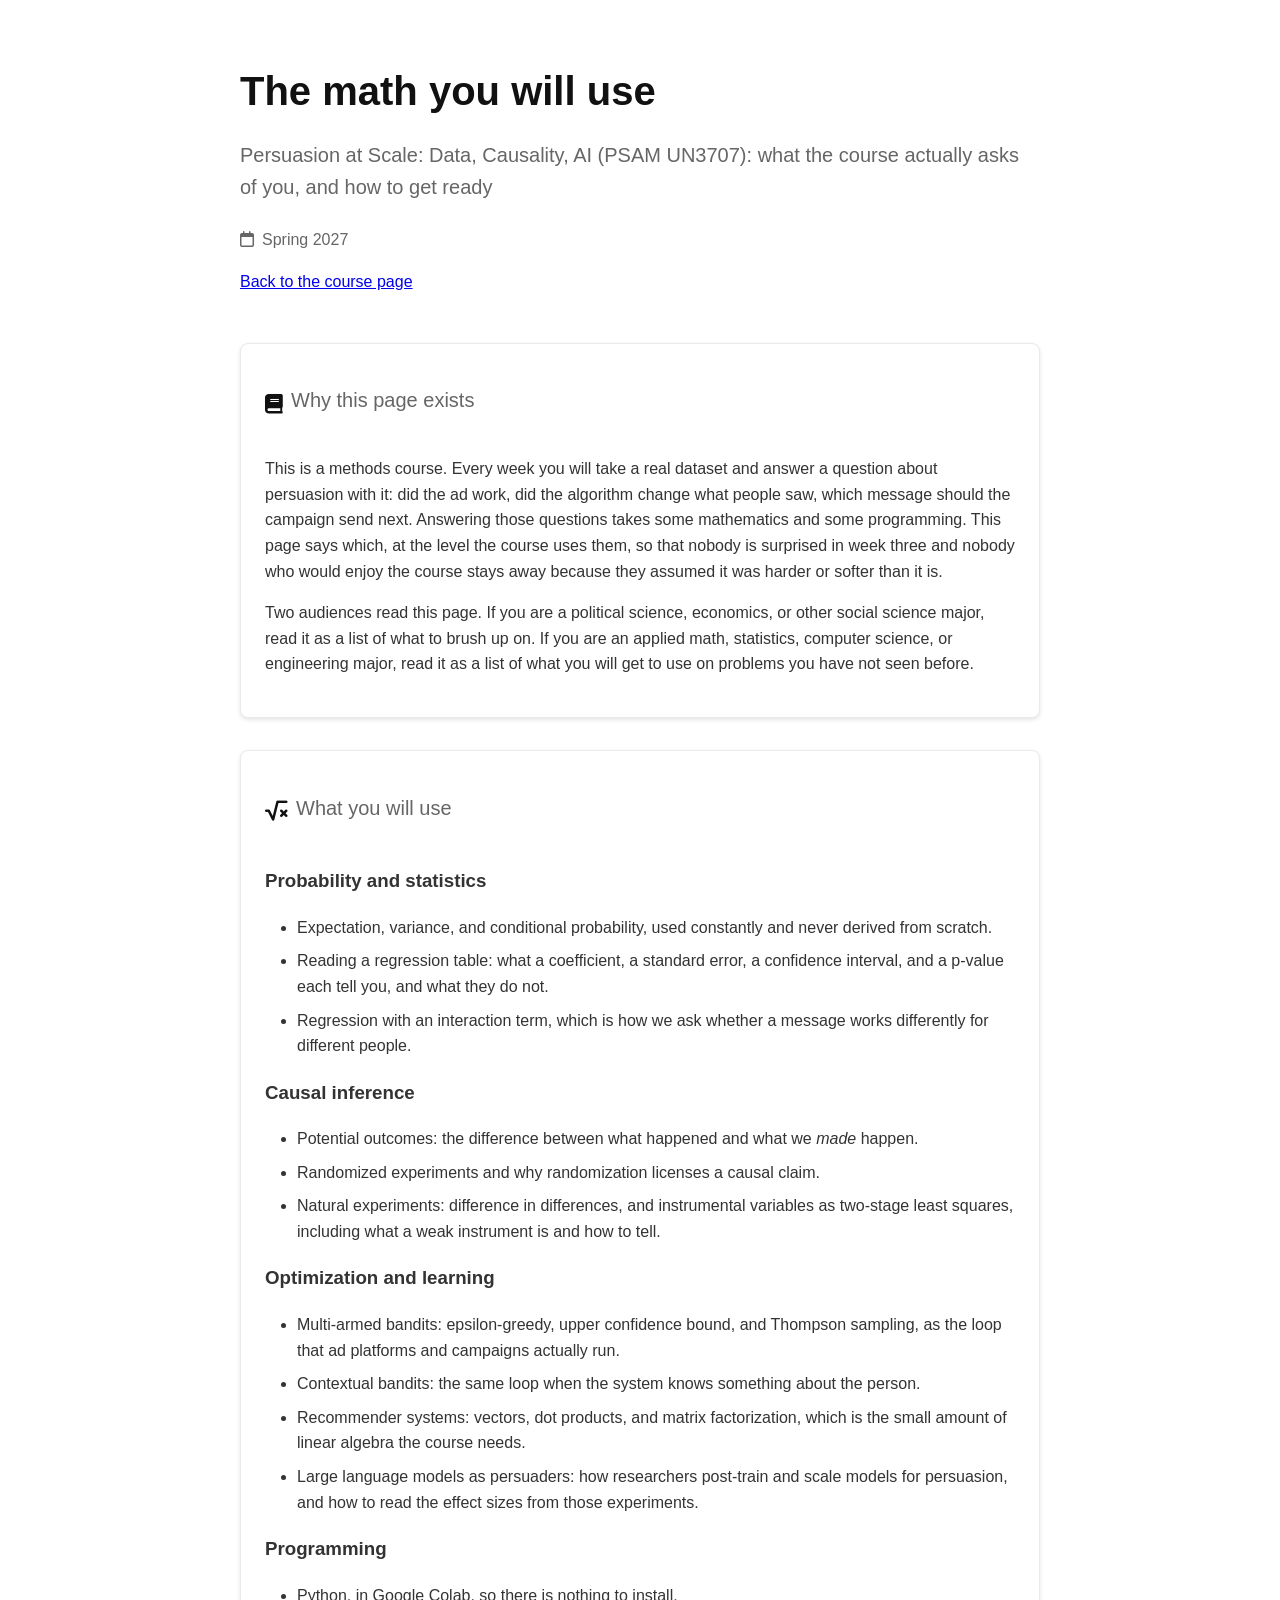
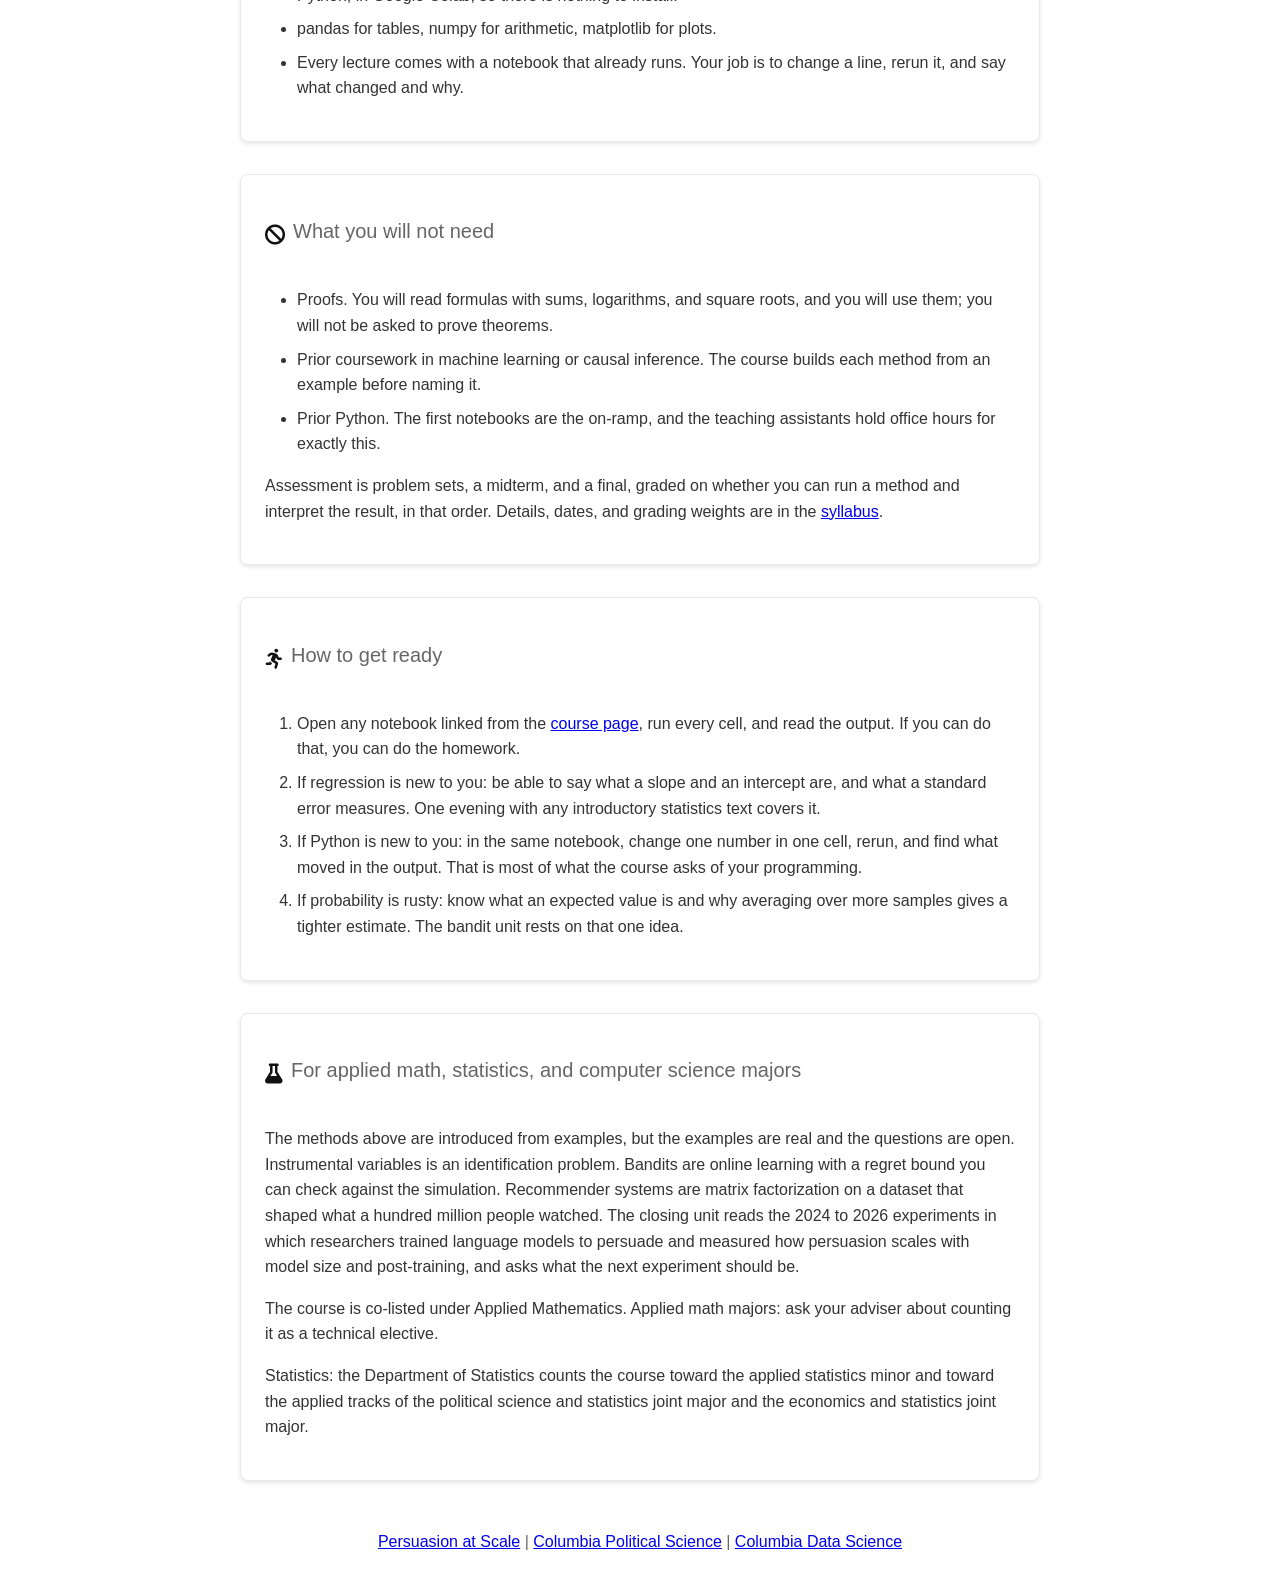
==== commit f2327511: "Use the official course title "Data, Causality, AI" on both pages SEAS confirmed the approved title " ====
--- a/math.html
+++ b/math.html
@@ -183,7 +183,7 @@
     <!-- Header -->
     <header class="header">
         <h1>The math you will use</h1>
-        <h2>Persuasion at Scale (PSAM UN3707): what the course actually asks of you, and how to get ready</h2>
+        <h2>Persuasion at Scale: Data, Causality, AI (PSAM UN3707): what the course actually asks of you, and how to get ready</h2>
         <div class="course-meta">
             <span><i class="far fa-calendar"></i>Spring 2027</span>
         </div>
